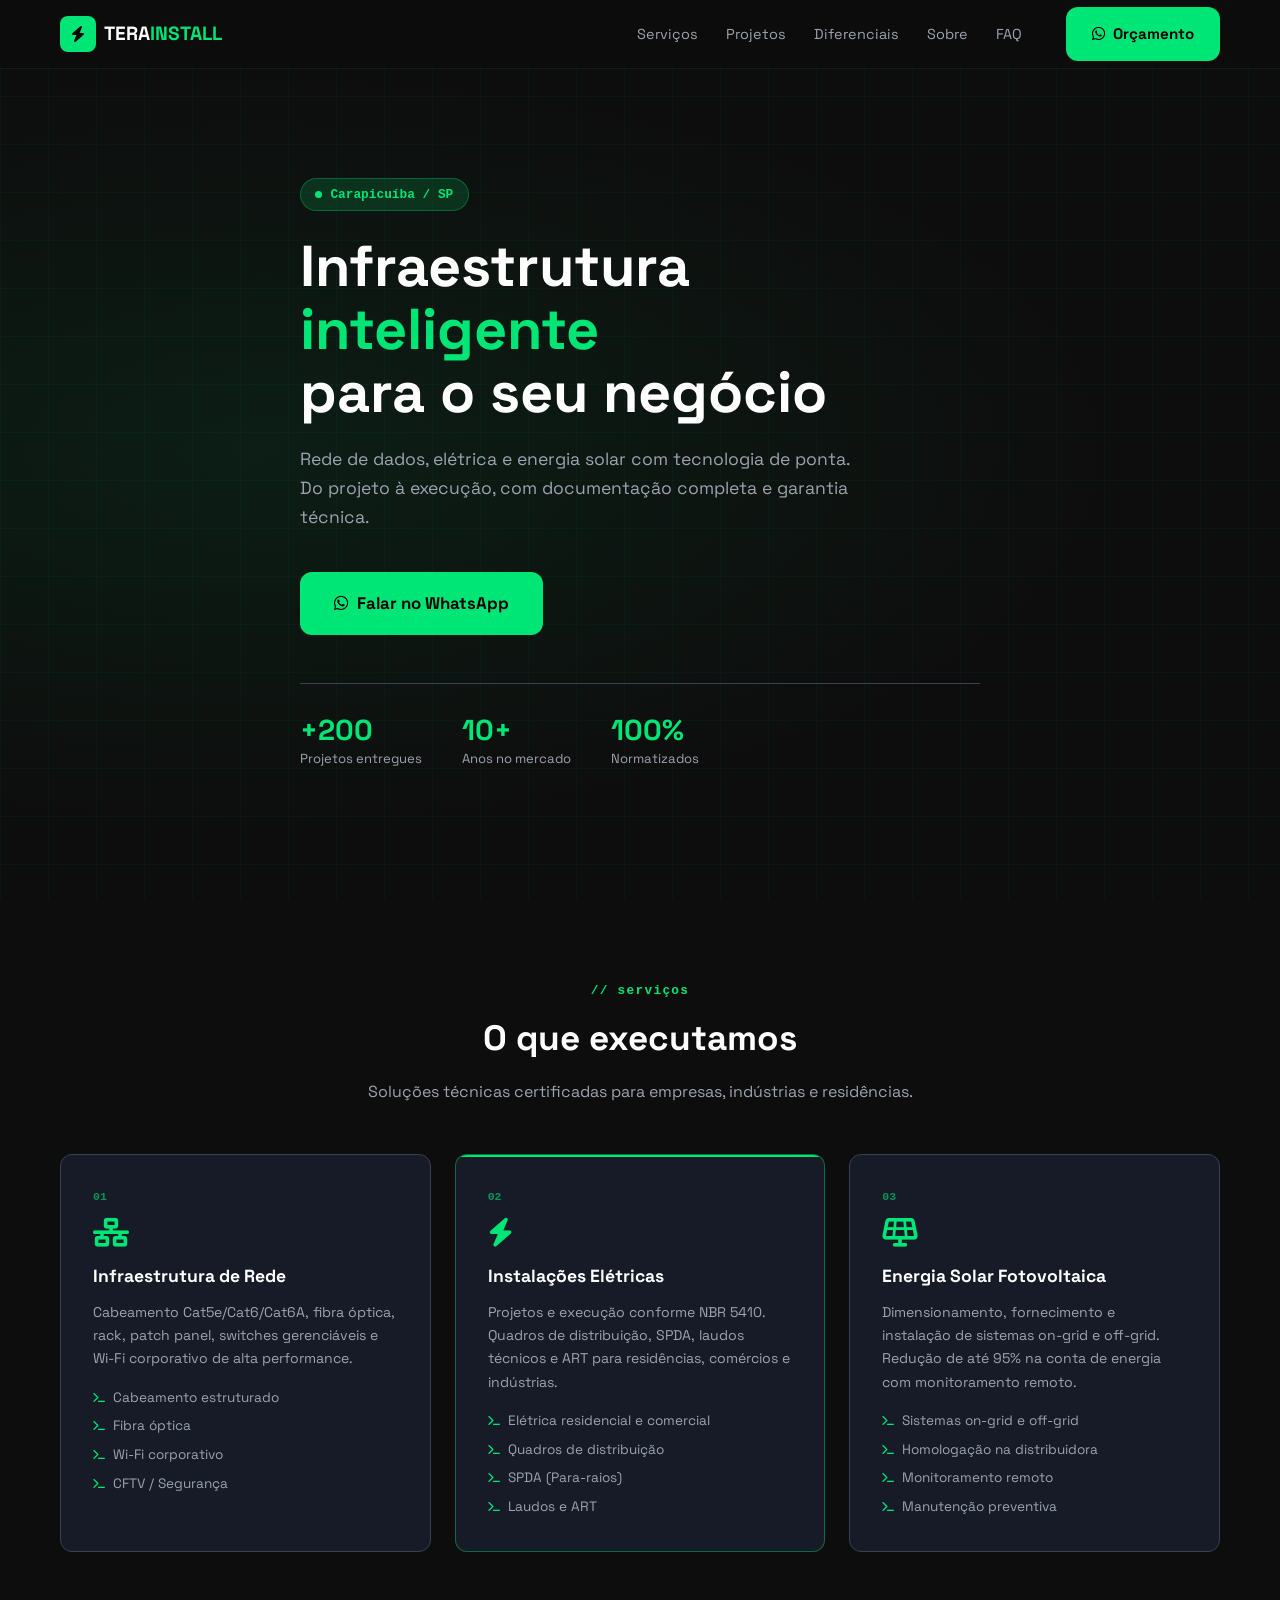
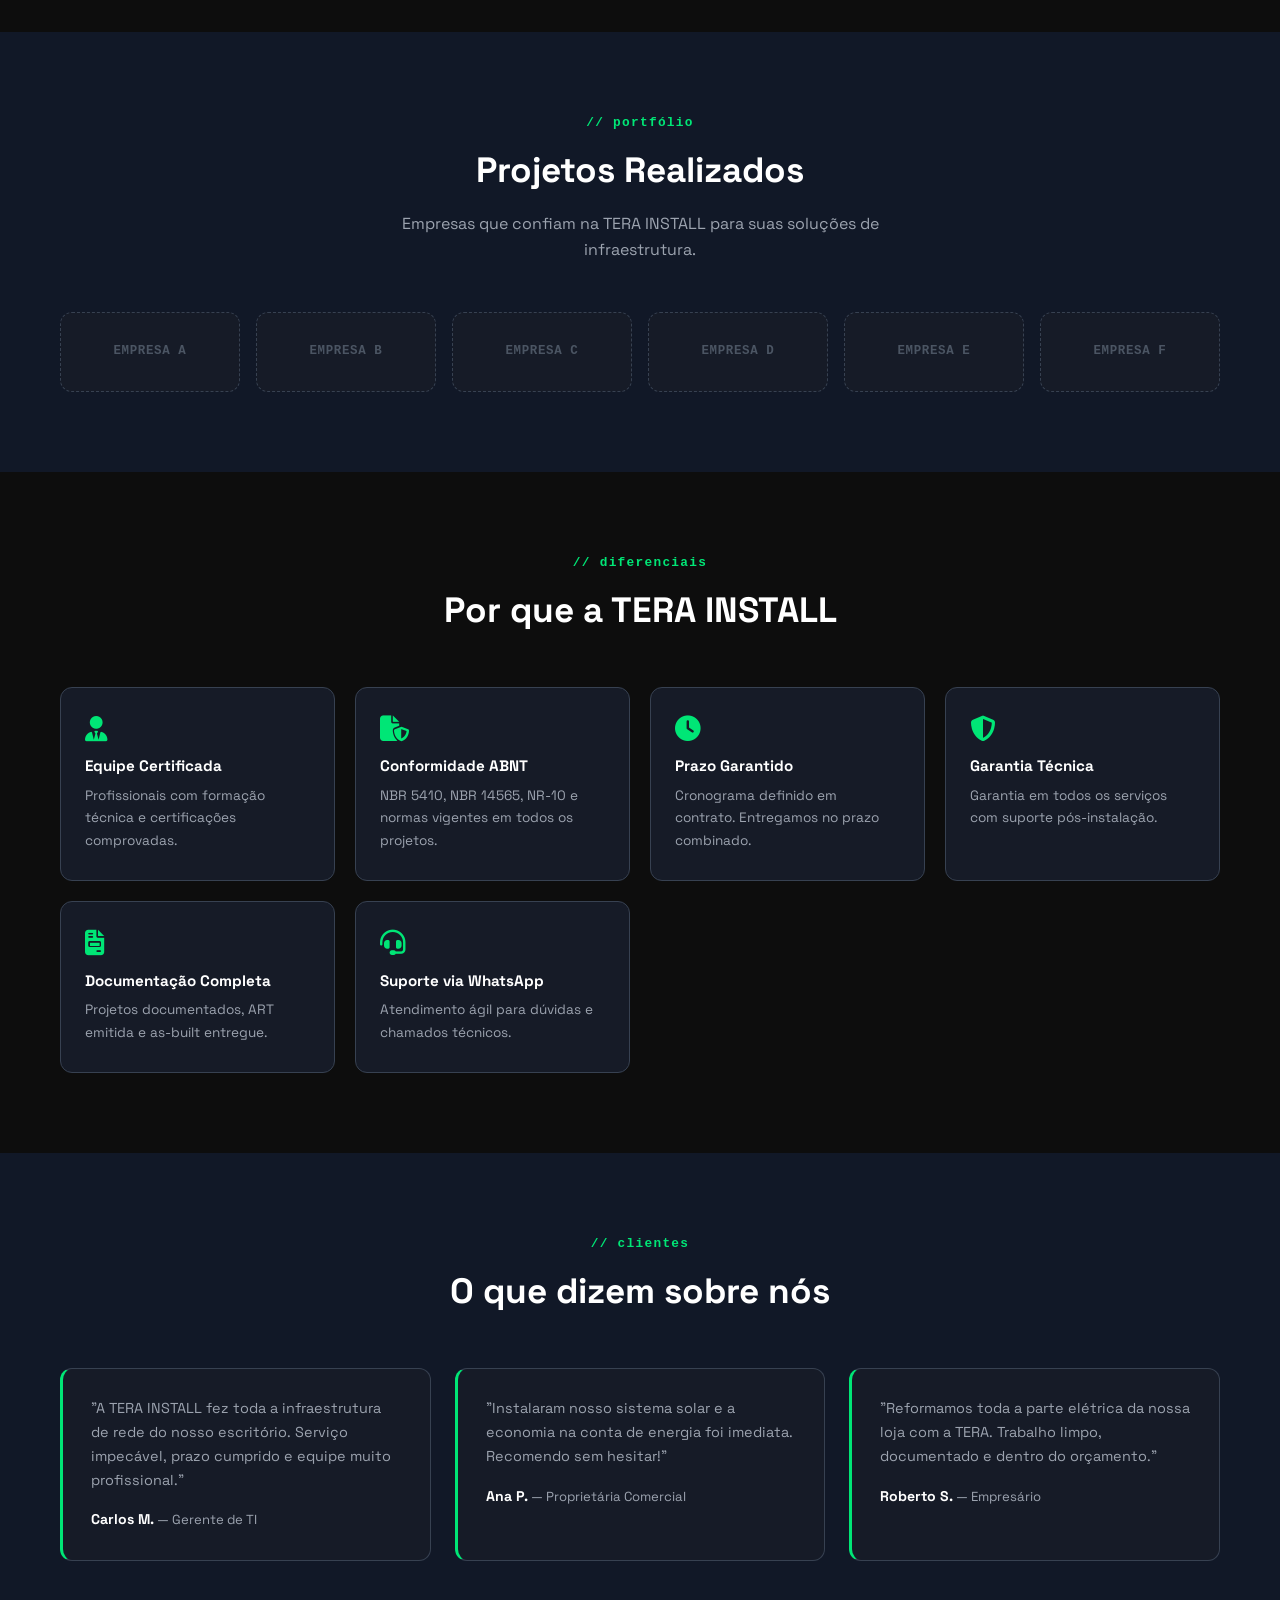
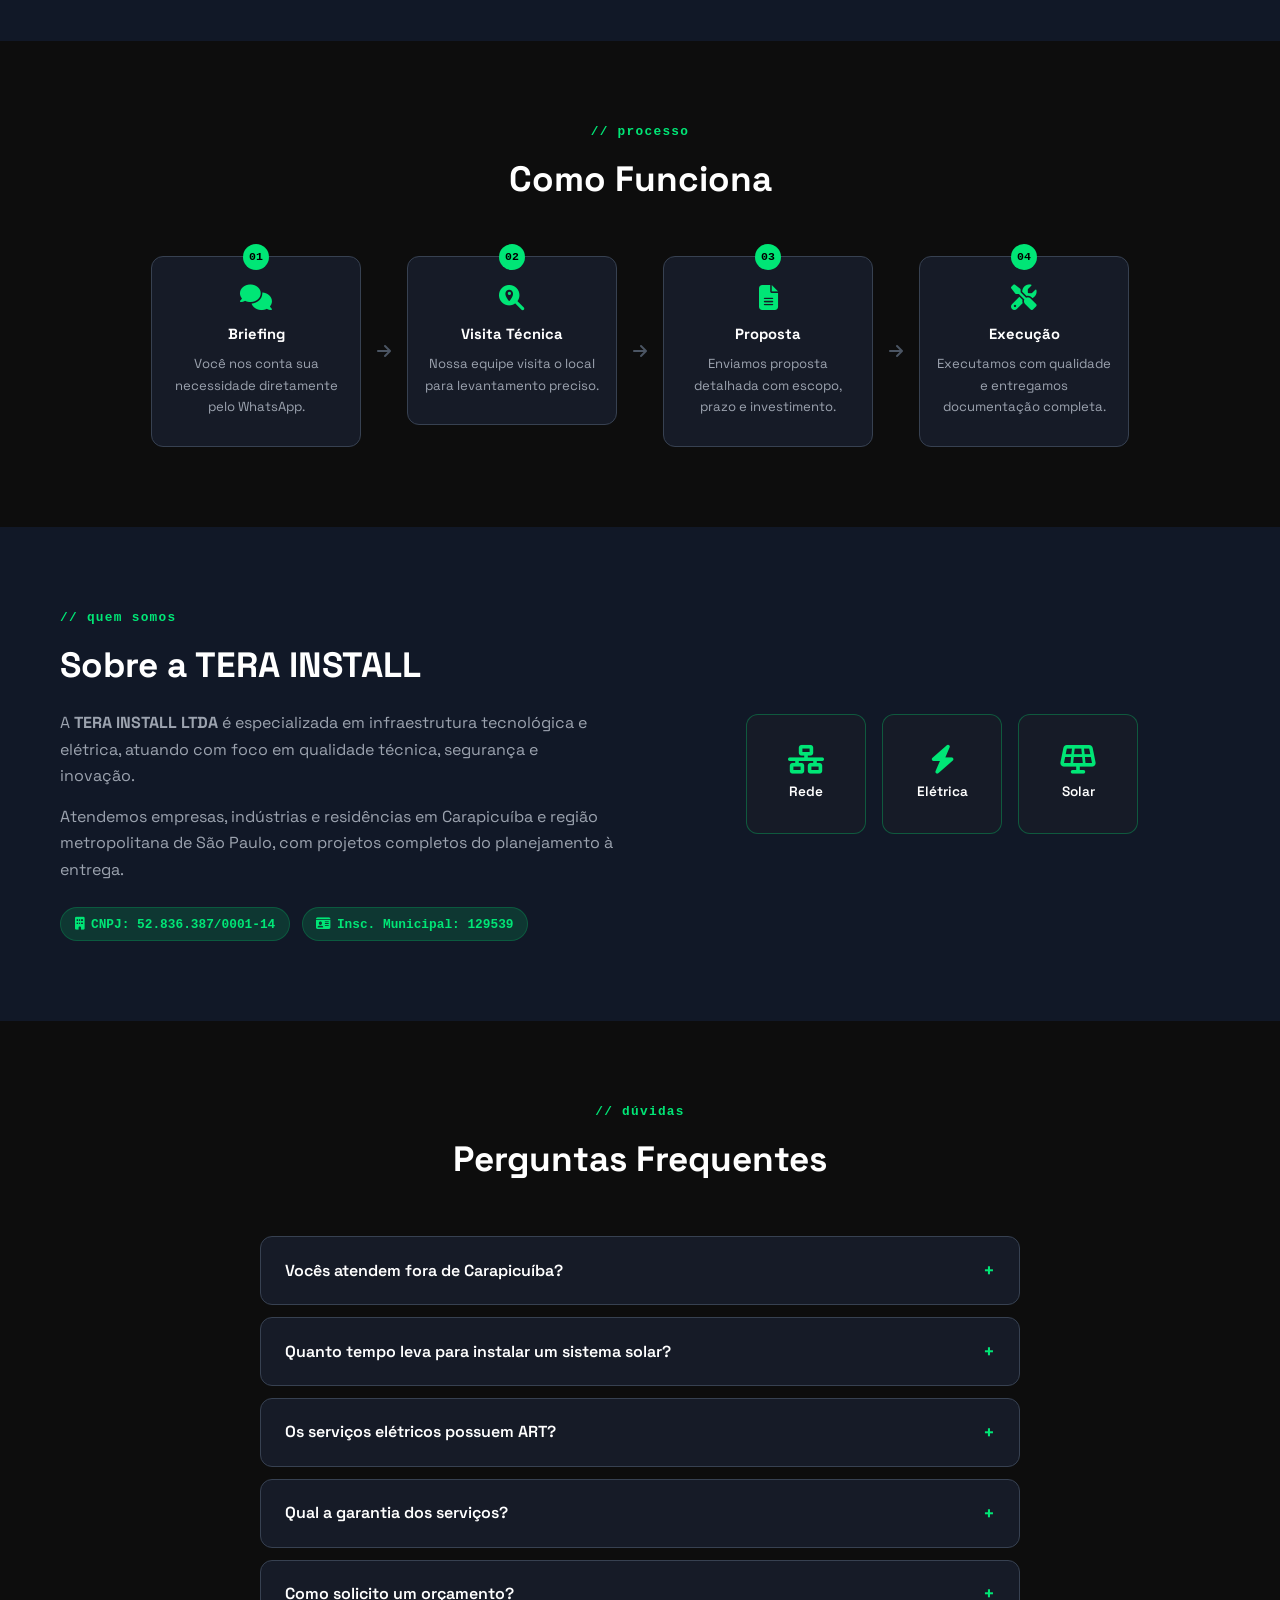
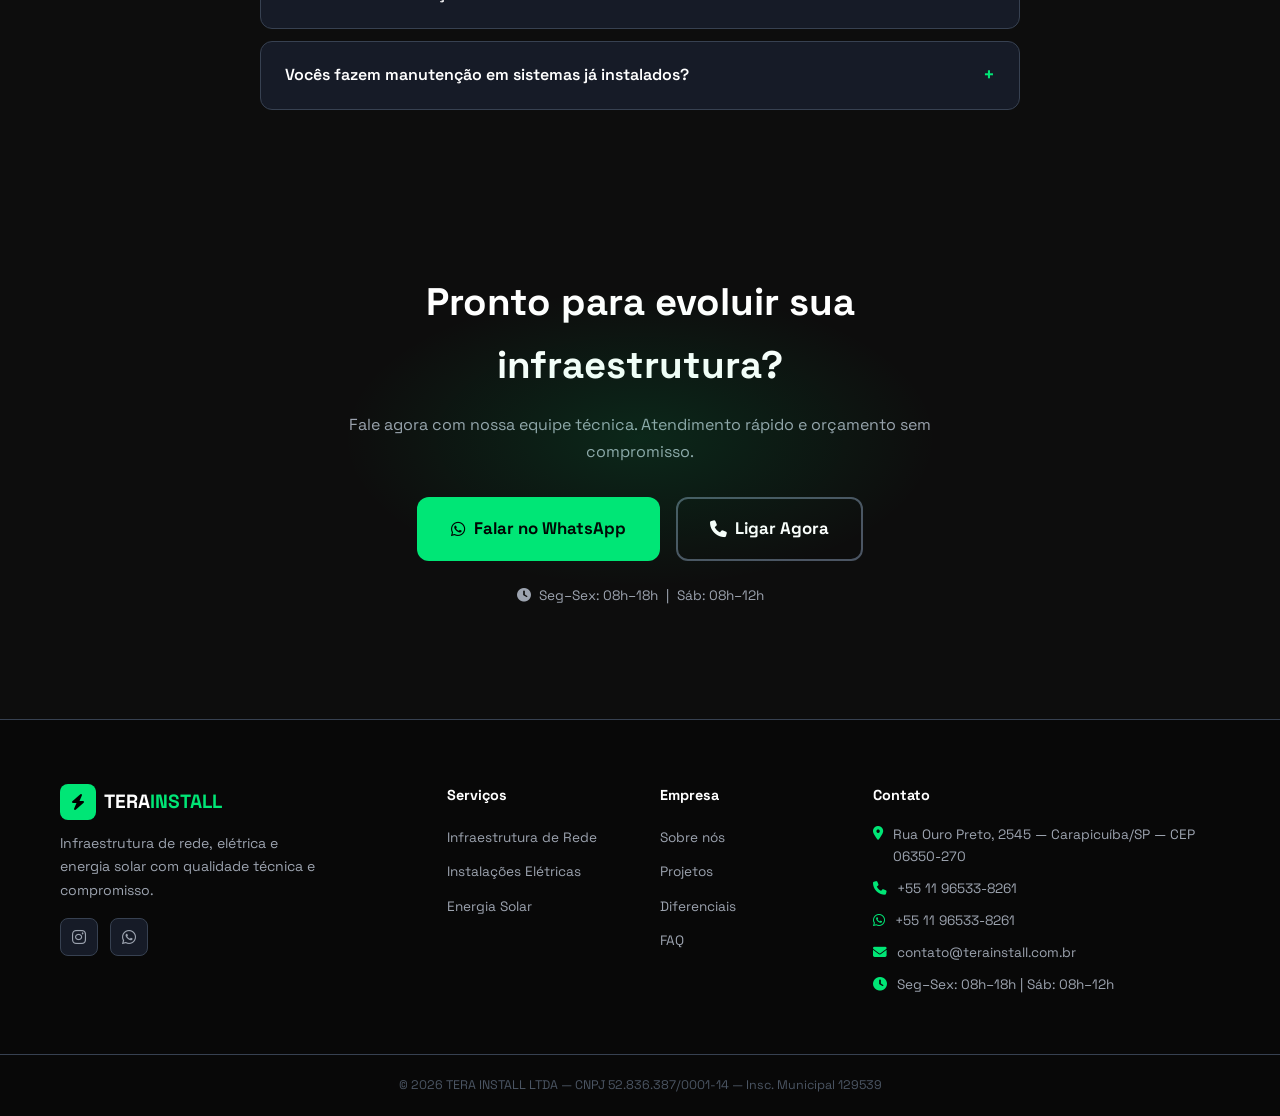
==== tera-2/index.html @ 94056462 "Publish" ====
<!DOCTYPE html>
<html lang="pt-BR">
<head>
  <meta charset="UTF-8" />
  <meta name="viewport" content="width=device-width, initial-scale=1.0" />
  <title>TERA INSTALL | Infraestrutura de Rede, Elétrica e Energia Solar</title>
  <meta name="description" content="TERA INSTALL LTDA — Soluções em infraestrutura de rede, instalações elétricas e energia solar fotovoltaica em Carapicuíba/SP." />
  <link rel="stylesheet" href="style.css" />
  <link rel="preconnect" href="https://fonts.googleapis.com" />
  <link href="https://fonts.googleapis.com/css2?family=Space+Grotesk:wght@400;500;600;700&display=swap" rel="stylesheet" />
  <link rel="stylesheet" href="https://cdnjs.cloudflare.com/ajax/libs/font-awesome/6.5.0/css/all.min.css" />
</head>
<body>

  <!-- HEADER -->
  <header class="header" id="header">
    <div class="container header__inner">
      <a href="#hero" class="logo" aria-label="TERA INSTALL">
        <span class="logo__icon"><i class="fa-solid fa-bolt"></i></span>
        <span class="logo__text">TERA<strong>INSTALL</strong></span>
      </a>
      <nav class="nav" id="nav" aria-label="Menu principal">
        <ul class="nav__list">
          <li><a href="#servicos">Serviços</a></li>
          <li><a href="#projetos">Projetos</a></li>
          <li><a href="#diferenciais">Diferenciais</a></li>
          <li><a href="#sobre">Sobre</a></li>
          <li><a href="#faq">FAQ</a></li>
        </ul>
      </nav>
      <a href="https://wa.me/5511965338261?text=Olá!%20Gostaria%20de%20solicitar%20um%20orçamento." target="_blank" rel="noopener" class="btn btn--neon header__cta">
        <i class="fa-brands fa-whatsapp"></i> Orçamento
      </a>
      <button class="hamburger" id="hamburger" aria-label="Abrir menu" aria-expanded="false">
        <span></span><span></span><span></span>
      </button>
    </div>
  </header>

  <!-- HERO -->
  <section class="hero" id="hero">
    <div class="hero__grid" aria-hidden="true"></div>
    <div class="container hero__content">
      <div class="hero__badge"><span class="badge__dot"></span> Carapicuíba / SP</div>
      <h1>Infraestrutura <span class="neon">inteligente</span><br>para o seu negócio</h1>
      <p>Rede de dados, elétrica e energia solar com tecnologia de ponta. Do projeto à execução, com documentação completa e garantia técnica.</p>
      <a href="https://wa.me/5511965338261?text=Olá!%20Gostaria%20de%20solicitar%20um%20orçamento." target="_blank" rel="noopener" class="btn btn--neon btn--lg">
        <i class="fa-brands fa-whatsapp"></i> Falar no WhatsApp
      </a>
      <div class="hero__stats">
        <div class="stat"><strong>+200</strong><span>Projetos entregues</span></div>
        <div class="stat"><strong>10+</strong><span>Anos no mercado</span></div>
        <div class="stat"><strong>100%</strong><span>Normatizados</span></div>
      </div>
    </div>
  </section>

  <!-- SERVIÇOS -->
  <section class="section" id="servicos">
    <div class="container">
      <div class="section__header">
        <span class="section__tag">// serviços</span>
        <h2>O que executamos</h2>
        <p>Soluções técnicas certificadas para empresas, indústrias e residências.</p>
      </div>
      <div class="cards">
        <article class="card">
          <div class="card__num">01</div>
          <i class="fa-solid fa-network-wired card__icon"></i>
          <h3>Infraestrutura de Rede</h3>
          <p>Cabeamento Cat5e/Cat6/Cat6A, fibra óptica, rack, patch panel, switches gerenciáveis e Wi-Fi corporativo de alta performance.</p>
          <ul>
            <li><i class="fa-solid fa-terminal"></i> Cabeamento estruturado</li>
            <li><i class="fa-solid fa-terminal"></i> Fibra óptica</li>
            <li><i class="fa-solid fa-terminal"></i> Wi-Fi corporativo</li>
            <li><i class="fa-solid fa-terminal"></i> CFTV / Segurança</li>
          </ul>
        </article>
        <article class="card card--highlight">
          <div class="card__num">02</div>
          <i class="fa-solid fa-bolt card__icon"></i>
          <h3>Instalações Elétricas</h3>
          <p>Projetos e execução conforme NBR 5410. Quadros de distribuição, SPDA, laudos técnicos e ART para residências, comércios e indústrias.</p>
          <ul>
            <li><i class="fa-solid fa-terminal"></i> Elétrica residencial e comercial</li>
            <li><i class="fa-solid fa-terminal"></i> Quadros de distribuição</li>
            <li><i class="fa-solid fa-terminal"></i> SPDA (Para-raios)</li>
            <li><i class="fa-solid fa-terminal"></i> Laudos e ART</li>
          </ul>
        </article>
        <article class="card">
          <div class="card__num">03</div>
          <i class="fa-solid fa-solar-panel card__icon"></i>
          <h3>Energia Solar Fotovoltaica</h3>
          <p>Dimensionamento, fornecimento e instalação de sistemas on-grid e off-grid. Redução de até 95% na conta de energia com monitoramento remoto.</p>
          <ul>
            <li><i class="fa-solid fa-terminal"></i> Sistemas on-grid e off-grid</li>
            <li><i class="fa-solid fa-terminal"></i> Homologação na distribuidora</li>
            <li><i class="fa-solid fa-terminal"></i> Monitoramento remoto</li>
            <li><i class="fa-solid fa-terminal"></i> Manutenção preventiva</li>
          </ul>
        </article>
      </div>
    </div>
  </section>

  <!-- PROJETOS -->
  <section class="section section--alt" id="projetos">
    <div class="container">
      <div class="section__header">
        <span class="section__tag">// portfólio</span>
        <h2>Projetos Realizados</h2>
        <p>Empresas que confiam na TERA INSTALL para suas soluções de infraestrutura.</p>
      </div>
      <div class="clients">
        <div class="client-logo"><span>EMPRESA A</span></div>
        <div class="client-logo"><span>EMPRESA B</span></div>
        <div class="client-logo"><span>EMPRESA C</span></div>
        <div class="client-logo"><span>EMPRESA D</span></div>
        <div class="client-logo"><span>EMPRESA E</span></div>
        <div class="client-logo"><span>EMPRESA F</span></div>
      </div>
    </div>
  </section>

  <!-- DIFERENCIAIS -->
  <section class="section" id="diferenciais">
    <div class="container">
      <div class="section__header">
        <span class="section__tag">// diferenciais</span>
        <h2>Por que a TERA INSTALL</h2>
      </div>
      <div class="diferenciais">
        <div class="diferencial"><i class="fa-solid fa-user-tie"></i><h4>Equipe Certificada</h4><p>Profissionais com formação técnica e certificações comprovadas.</p></div>
        <div class="diferencial"><i class="fa-solid fa-file-shield"></i><h4>Conformidade ABNT</h4><p>NBR 5410, NBR 14565, NR-10 e normas vigentes em todos os projetos.</p></div>
        <div class="diferencial"><i class="fa-solid fa-clock"></i><h4>Prazo Garantido</h4><p>Cronograma definido em contrato. Entregamos no prazo combinado.</p></div>
        <div class="diferencial"><i class="fa-solid fa-shield-halved"></i><h4>Garantia Técnica</h4><p>Garantia em todos os serviços com suporte pós-instalação.</p></div>
        <div class="diferencial"><i class="fa-solid fa-file-invoice"></i><h4>Documentação Completa</h4><p>Projetos documentados, ART emitida e as-built entregue.</p></div>
        <div class="diferencial"><i class="fa-solid fa-headset"></i><h4>Suporte via WhatsApp</h4><p>Atendimento ágil para dúvidas e chamados técnicos.</p></div>
      </div>
    </div>
  </section>

  <!-- DEPOIMENTOS -->
  <section class="section section--alt" id="depoimentos">
    <div class="container">
      <div class="section__header">
        <span class="section__tag">// clientes</span>
        <h2>O que dizem sobre nós</h2>
      </div>
      <div class="testimonials">
        <blockquote class="testimonial">
          <p>"A TERA INSTALL fez toda a infraestrutura de rede do nosso escritório. Serviço impecável, prazo cumprido e equipe muito profissional."</p>
          <footer><strong>Carlos M.</strong> — Gerente de TI</footer>
        </blockquote>
        <blockquote class="testimonial">
          <p>"Instalaram nosso sistema solar e a economia na conta de energia foi imediata. Recomendo sem hesitar!"</p>
          <footer><strong>Ana P.</strong> — Proprietária Comercial</footer>
        </blockquote>
        <blockquote class="testimonial">
          <p>"Reformamos toda a parte elétrica da nossa loja com a TERA. Trabalho limpo, documentado e dentro do orçamento."</p>
          <footer><strong>Roberto S.</strong> — Empresário</footer>
        </blockquote>
      </div>
    </div>
  </section>

  <!-- COMO FUNCIONA -->
  <section class="section" id="como-funciona">
    <div class="container">
      <div class="section__header">
        <span class="section__tag">// processo</span>
        <h2>Como Funciona</h2>
      </div>
      <div class="steps">
        <div class="step"><div class="step__num">01</div><i class="fa-solid fa-comments"></i><h4>Briefing</h4><p>Você nos conta sua necessidade diretamente pelo WhatsApp.</p></div>
        <div class="step__arrow"><i class="fa-solid fa-arrow-right"></i></div>
        <div class="step"><div class="step__num">02</div><i class="fa-solid fa-magnifying-glass-location"></i><h4>Visita Técnica</h4><p>Nossa equipe visita o local para levantamento preciso.</p></div>
        <div class="step__arrow"><i class="fa-solid fa-arrow-right"></i></div>
        <div class="step"><div class="step__num">03</div><i class="fa-solid fa-file-lines"></i><h4>Proposta</h4><p>Enviamos proposta detalhada com escopo, prazo e investimento.</p></div>
        <div class="step__arrow"><i class="fa-solid fa-arrow-right"></i></div>
        <div class="step"><div class="step__num">04</div><i class="fa-solid fa-screwdriver-wrench"></i><h4>Execução</h4><p>Executamos com qualidade e entregamos documentação completa.</p></div>
      </div>
    </div>
  </section>

  <!-- SOBRE -->
  <section class="section section--alt" id="sobre">
    <div class="container sobre__inner">
      <div class="sobre__text">
        <span class="section__tag">// quem somos</span>
        <h2>Sobre a TERA INSTALL</h2>
        <p>A <strong>TERA INSTALL LTDA</strong> é especializada em infraestrutura tecnológica e elétrica, atuando com foco em qualidade técnica, segurança e inovação.</p>
        <p>Atendemos empresas, indústrias e residências em Carapicuíba e região metropolitana de São Paulo, com projetos completos do planejamento à entrega.</p>
        <div class="sobre__badges">
          <span><i class="fa-solid fa-building"></i> CNPJ: 52.836.387/0001-14</span>
          <span><i class="fa-solid fa-id-card"></i> Insc. Municipal: 129539</span>
        </div>
      </div>
      <div class="sobre__visual">
        <div class="sobre__card"><i class="fa-solid fa-network-wired"></i><span>Rede</span></div>
        <div class="sobre__card"><i class="fa-solid fa-bolt"></i><span>Elétrica</span></div>
        <div class="sobre__card"><i class="fa-solid fa-solar-panel"></i><span>Solar</span></div>
      </div>
    </div>
  </section>

  <!-- FAQ -->
  <section class="section" id="faq">
    <div class="container">
      <div class="section__header">
        <span class="section__tag">// dúvidas</span>
        <h2>Perguntas Frequentes</h2>
      </div>
      <div class="faq__list">
        <details class="faq__item"><summary>Vocês atendem fora de Carapicuíba?</summary><p>Sim! Atendemos toda a região metropolitana de São Paulo.</p></details>
        <details class="faq__item"><summary>Quanto tempo leva para instalar um sistema solar?</summary><p>Em média 2 a 5 dias úteis. A homologação na distribuidora leva de 30 a 90 dias.</p></details>
        <details class="faq__item"><summary>Os serviços elétricos possuem ART?</summary><p>Sim. Todos os projetos elétricos são acompanhados de ART emitida por engenheiro habilitado.</p></details>
        <details class="faq__item"><summary>Qual a garantia dos serviços?</summary><p>Garantia técnica em todos os serviços, com prazo especificado em contrato.</p></details>
        <details class="faq__item"><summary>Como solicito um orçamento?</summary><p>Entre em contato pelo WhatsApp ou telefone. Retornamos em até 24 horas úteis.</p></details>
        <details class="faq__item"><summary>Vocês fazem manutenção em sistemas já instalados?</summary><p>Sim! Realizamos manutenção preventiva e corretiva mesmo em sistemas não instalados por nós.</p></details>
      </div>
    </div>
  </section>

  <!-- CTA FINAL -->
  <section class="section section--cta" id="orcamento">
    <div class="container cta__center">
      <div class="cta__glow" aria-hidden="true"></div>
      <h2>Pronto para evoluir sua infraestrutura?</h2>
      <p>Fale agora com nossa equipe técnica. Atendimento rápido e orçamento sem compromisso.</p>
      <div class="cta__buttons">
        <a href="https://wa.me/5511965338261?text=Olá!%20Gostaria%20de%20solicitar%20um%20orçamento." target="_blank" rel="noopener" class="btn btn--neon btn--lg">
          <i class="fa-brands fa-whatsapp"></i> Falar no WhatsApp
        </a>
        <a href="tel:+5511965338261" class="btn btn--outline btn--lg">
          <i class="fa-solid fa-phone"></i> Ligar Agora
        </a>
      </div>
      <p class="cta__info"><i class="fa-solid fa-clock"></i> Seg–Sex: 08h–18h &nbsp;|&nbsp; Sáb: 08h–12h</p>
    </div>
  </section>

  <!-- FOOTER -->
  <footer class="footer" id="contato">
    <div class="container footer__inner">
      <div class="footer__brand">
        <a href="#hero" class="logo" aria-label="TERA INSTALL">
          <span class="logo__icon"><i class="fa-solid fa-bolt"></i></span>
          <span class="logo__text">TERA<strong>INSTALL</strong></span>
        </a>
        <p>Infraestrutura de rede, elétrica e energia solar com qualidade técnica e compromisso.</p>
        <div class="footer__social">
          <a href="https://instagram.com/terainstall" target="_blank" rel="noopener" aria-label="Instagram"><i class="fa-brands fa-instagram"></i></a>
          <a href="https://wa.me/5511965338261" target="_blank" rel="noopener" aria-label="WhatsApp"><i class="fa-brands fa-whatsapp"></i></a>
        </div>
      </div>
      <div class="footer__col">
        <h4>Serviços</h4>
        <ul>
          <li><a href="#servicos">Infraestrutura de Rede</a></li>
          <li><a href="#servicos">Instalações Elétricas</a></li>
          <li><a href="#servicos">Energia Solar</a></li>
        </ul>
      </div>
      <div class="footer__col">
        <h4>Empresa</h4>
        <ul>
          <li><a href="#sobre">Sobre nós</a></li>
          <li><a href="#projetos">Projetos</a></li>
          <li><a href="#diferenciais">Diferenciais</a></li>
          <li><a href="#faq">FAQ</a></li>
        </ul>
      </div>
      <div class="footer__col footer__contact">
        <h4>Contato</h4>
        <address>
          <p><i class="fa-solid fa-location-dot"></i> Rua Ouro Preto, 2545 — Carapicuíba/SP — CEP 06350-270</p>
          <p><i class="fa-solid fa-phone"></i> <a href="tel:+5511965338261">+55 11 96533-8261</a></p>
          <p><i class="fa-brands fa-whatsapp"></i> <a href="https://wa.me/5511965338261" target="_blank" rel="noopener">+55 11 96533-8261</a></p>
          <p><i class="fa-solid fa-envelope"></i> <a href="mailto:contato@terainstall.com.br">contato@terainstall.com.br</a></p>
          <p><i class="fa-solid fa-clock"></i> Seg–Sex: 08h–18h | Sáb: 08h–12h</p>
        </address>
      </div>
    </div>
    <div class="footer__bottom">
      <div class="container">
        <p>© <span id="year"></span> TERA INSTALL LTDA — CNPJ 52.836.387/0001-14 — Insc. Municipal 129539</p>
      </div>
    </div>
  </footer>

  <a href="https://wa.me/5511965338261?text=Olá!%20Gostaria%20de%20solicitar%20um%20orçamento." target="_blank" rel="noopener" class="whatsapp-float" aria-label="Falar no WhatsApp">
    <i class="fa-brands fa-whatsapp"></i>
  </a>

  <script src="script.js"></script>
</body>
</html>
---- tera-2/style.css ----
/* TERA INSTALL — tera-2/style.css — Dark Tech
   Paleta: #0d0d0d + #00e676 (neon verde) */

*, *::before, *::after { box-sizing: border-box; margin: 0; padding: 0; }

:root {
  --bg:         #0d0d0d;
  --bg-alt:     #111827;
  --bg-card:    #161b27;
  --neon:       #00e676;
  --neon-dim:   rgba(0,230,118,.15);
  --neon-glow:  0 0 20px rgba(0,230,118,.4);
  --white:      #ffffff;
  --gray-400:   #9ca3af;
  --gray-600:   #4b5563;
  --gray-700:   #374151;
  --radius:     12px;
  --transition: .25s ease;
  --font:       'Space Grotesk', system-ui, sans-serif;
}

html { scroll-behavior: smooth; }
body { font-family: var(--font); background: var(--bg); color: var(--white); line-height: 1.65; overflow-x: hidden; }
a { color: inherit; text-decoration: none; }
ul { list-style: none; }
address { font-style: normal; }

.container { width: 100%; max-width: 1200px; margin: 0 auto; padding: 0 1.25rem; }

/* BUTTONS */
.btn {
  display: inline-flex; align-items: center; gap: .5rem;
  padding: .75rem 1.5rem; border-radius: var(--radius);
  font-weight: 700; font-size: .95rem; cursor: pointer;
  border: 2px solid transparent;
  transition: all var(--transition); white-space: nowrap;
}
.btn--neon { background: var(--neon); color: #000; }
.btn--neon:hover { box-shadow: var(--neon-glow); transform: translateY(-2px); }
.btn--outline { background: transparent; border-color: var(--gray-600); color: var(--white); }
.btn--outline:hover { border-color: var(--neon); color: var(--neon); transform: translateY(-2px); }
.btn--lg { padding: 1rem 2rem; font-size: 1.05rem; }

/* SECTION */
.section { padding: 5rem 0; }
.section--alt { background: var(--bg-alt); }
.section__header { text-align: center; margin-bottom: 3rem; }
.section__tag { font-size: .8rem; font-weight: 700; color: var(--neon); letter-spacing: .1em; font-family: monospace; display: block; margin-bottom: .5rem; }
.section__header h2 { font-size: clamp(1.6rem, 3vw, 2.2rem); margin-bottom: .75rem; }
.section__header p { color: var(--gray-400); max-width: 560px; margin: 0 auto; }

/* HEADER */
.header {
  position: fixed; top: 0; left: 0; right: 0; z-index: 1000;
  background: rgba(13,13,13,.9); backdrop-filter: blur(12px);
  border-bottom: 1px solid rgba(0,230,118,.1);
  transition: border-color var(--transition);
}
.header__inner { display: flex; align-items: center; gap: 1.5rem; height: 68px; }
.logo { display: flex; align-items: center; gap: .5rem; font-size: 1.2rem; font-weight: 700; flex-shrink: 0; }
.logo__icon { width: 36px; height: 36px; background: var(--neon); border-radius: 8px; display: flex; align-items: center; justify-content: center; color: #000; font-size: 1rem; }
.logo__text strong { color: var(--neon); }
.nav { margin-left: auto; }
.nav__list { display: flex; gap: .25rem; }
.nav__list a { padding: .45rem .75rem; border-radius: 6px; font-size: .9rem; color: var(--gray-400); transition: color var(--transition), background var(--transition); }
.nav__list a:hover { color: var(--neon); background: var(--neon-dim); }
.header__cta { margin-left: .5rem; flex-shrink: 0; }
.hamburger { display: none; flex-direction: column; gap: 5px; background: none; border: none; cursor: pointer; padding: .4rem; margin-left: auto; }
.hamburger span { display: block; width: 24px; height: 2px; background: var(--neon); border-radius: 2px; transition: transform var(--transition), opacity var(--transition); }
.hamburger.open span:nth-child(1) { transform: translateY(7px) rotate(45deg); }
.hamburger.open span:nth-child(2) { opacity: 0; }
.hamburger.open span:nth-child(3) { transform: translateY(-7px) rotate(-45deg); }

/* HERO */
.hero {
  position: relative; min-height: 100vh;
  display: flex; align-items: center;
  padding: 7rem 0 4rem; overflow: hidden;
}
.hero__grid {
  position: absolute; inset: 0; z-index: 0;
  background-image:
    linear-gradient(rgba(0,230,118,.04) 1px, transparent 1px),
    linear-gradient(90deg, rgba(0,230,118,.04) 1px, transparent 1px);
  background-size: 48px 48px;
}
.hero__grid::after {
  content: '';
  position: absolute; inset: 0;
  background: radial-gradient(ellipse at 20% 50%, rgba(0,230,118,.08) 0%, transparent 60%);
}
.hero__content { position: relative; z-index: 1; max-width: 720px; }
.hero__badge {
  display: inline-flex; align-items: center; gap: .5rem;
  background: var(--neon-dim); border: 1px solid rgba(0,230,118,.3);
  color: var(--neon); font-size: .8rem; font-weight: 600;
  padding: .3rem .9rem; border-radius: 50px; margin-bottom: 1.5rem;
  font-family: monospace;
}
.badge__dot { width: 7px; height: 7px; background: var(--neon); border-radius: 50%; animation: blink 1.5s infinite; }
@keyframes blink { 0%,100%{opacity:1} 50%{opacity:.2} }
.hero h1 { font-size: clamp(2.2rem, 5vw, 3.6rem); font-weight: 700; line-height: 1.1; margin-bottom: 1.25rem; }
.neon { color: var(--neon); }
.hero p { font-size: clamp(1rem, 2vw, 1.1rem); color: var(--gray-400); max-width: 560px; margin-bottom: 2.5rem; }
.hero__stats { display: flex; flex-wrap: wrap; gap: 2.5rem; margin-top: 3rem; padding-top: 2rem; border-top: 1px solid var(--gray-700); }
.stat { display: flex; flex-direction: column; }
.stat strong { font-size: 1.8rem; font-weight: 700; color: var(--neon); line-height: 1; }
.stat span { font-size: .82rem; color: var(--gray-400); margin-top: .2rem; }

/* CARDS SERVIÇOS */
.cards { display: grid; grid-template-columns: repeat(auto-fit, minmax(280px, 1fr)); gap: 1.5rem; }
.card {
  background: var(--bg-card); border-radius: var(--radius);
  border: 1px solid var(--gray-700); padding: 2rem;
  position: relative; overflow: hidden;
  transition: border-color var(--transition), transform var(--transition);
}
.card:hover { border-color: var(--neon); transform: translateY(-4px); }
.card::before { content: ''; position: absolute; top: 0; left: 0; right: 0; height: 2px; background: transparent; transition: background var(--transition); }
.card:hover::before { background: var(--neon); }
.card--highlight { border-color: rgba(0,230,118,.4); }
.card--highlight::before { background: var(--neon); }
.card__num { font-size: .72rem; font-weight: 700; color: var(--neon); font-family: monospace; margin-bottom: .75rem; opacity: .6; }
.card__icon { font-size: 1.8rem; color: var(--neon); margin-bottom: 1rem; display: block; }
.card h3 { font-size: 1.1rem; margin-bottom: .6rem; }
.card p { font-size: .88rem; color: var(--gray-400); margin-bottom: 1rem; }
.card ul { display: flex; flex-direction: column; gap: .4rem; }
.card ul li { font-size: .85rem; color: var(--gray-400); display: flex; align-items: center; gap: .5rem; }
.card ul li i { color: var(--neon); font-size: .65rem; }

/* CLIENTES */
.clients { display: grid; grid-template-columns: repeat(auto-fit, minmax(140px, 1fr)); gap: 1rem; }
.client-logo {
  background: var(--bg-card); border: 1px dashed var(--gray-700);
  border-radius: var(--radius); height: 80px;
  display: flex; align-items: center; justify-content: center;
  transition: border-color var(--transition);
}
.client-logo:hover { border-color: var(--neon); }
.client-logo span { font-size: .78rem; font-weight: 700; color: var(--gray-600); letter-spacing: .05em; font-family: monospace; }

/* DIFERENCIAIS */
.diferenciais { display: grid; grid-template-columns: repeat(auto-fit, minmax(240px, 1fr)); gap: 1.25rem; }
.diferencial {
  background: var(--bg-card); border: 1px solid var(--gray-700);
  border-radius: var(--radius); padding: 1.75rem 1.5rem;
  transition: border-color var(--transition), transform var(--transition);
}
.diferencial:hover { border-color: var(--neon); transform: translateY(-3px); }
.diferencial > i { font-size: 1.6rem; color: var(--neon); margin-bottom: .75rem; display: block; }
.diferencial h4 { font-size: .95rem; margin-bottom: .4rem; }
.diferencial p { font-size: .85rem; color: var(--gray-400); }

/* DEPOIMENTOS */
.testimonials { display: grid; grid-template-columns: repeat(auto-fit, minmax(260px, 1fr)); gap: 1.5rem; }
.testimonial {
  background: var(--bg-card); border: 1px solid var(--gray-700);
  border-radius: var(--radius); padding: 1.75rem;
  border-left: 3px solid var(--neon);
}
.testimonial p { font-size: .9rem; color: var(--gray-400); margin-bottom: 1rem; }
.testimonial footer strong { color: var(--white); font-size: .88rem; }
.testimonial footer { font-size: .82rem; color: var(--gray-400); }

/* STEPS */
.steps { display: flex; flex-wrap: wrap; align-items: flex-start; justify-content: center; gap: 1rem; }
.step {
  flex: 1; min-width: 160px; max-width: 210px;
  text-align: center; padding: 1.75rem 1rem;
  background: var(--bg-card); border: 1px solid var(--gray-700);
  border-radius: var(--radius); position: relative;
}
.step__num {
  position: absolute; top: -13px; left: 50%; transform: translateX(-50%);
  background: var(--neon); color: #000;
  font-size: .72rem; font-weight: 800; font-family: monospace;
  width: 26px; height: 26px; border-radius: 50%;
  display: flex; align-items: center; justify-content: center;
}
.step > i { font-size: 1.6rem; color: var(--neon); margin-bottom: .75rem; display: block; }
.step h4 { font-size: .92rem; margin-bottom: .4rem; }
.step p { font-size: .82rem; color: var(--gray-400); }
.step__arrow { color: var(--gray-600); font-size: 1rem; align-self: center; display: flex; }

/* SOBRE */
.sobre__inner { display: grid; grid-template-columns: 1fr; gap: 3rem; align-items: center; }
.sobre__text h2 { font-size: clamp(1.6rem, 3vw, 2.2rem); margin: .5rem 0 1rem; }
.sobre__text p { color: var(--gray-400); margin-bottom: .9rem; }
.sobre__badges { display: flex; flex-wrap: wrap; gap: .75rem; margin-top: 1.5rem; }
.sobre__badges span {
  display: inline-flex; align-items: center; gap: .4rem;
  background: var(--neon-dim); border: 1px solid rgba(0,230,118,.2);
  color: var(--neon); font-size: .8rem; font-weight: 600;
  padding: .35rem .85rem; border-radius: 50px; font-family: monospace;
}
.sobre__visual { display: flex; gap: 1rem; justify-content: center; flex-wrap: wrap; }
.sobre__card {
  width: 120px; height: 120px;
  background: var(--bg-card); border: 1px solid rgba(0,230,118,.3);
  border-radius: var(--radius);
  display: flex; flex-direction: column; align-items: center; justify-content: center;
  gap: .5rem; font-size: .85rem; font-weight: 600;
  transition: transform var(--transition), border-color var(--transition);
}
.sobre__card:hover { transform: translateY(-4px); border-color: var(--neon); }
.sobre__card i { font-size: 1.8rem; color: var(--neon); }

/* FAQ */
.faq__list { max-width: 760px; margin: 0 auto; display: flex; flex-direction: column; gap: .75rem; }
.faq__item { background: var(--bg-card); border: 1px solid var(--gray-700); border-radius: var(--radius); overflow: hidden; }
.faq__item summary {
  padding: 1.1rem 1.5rem; font-weight: 600; cursor: pointer;
  list-style: none; display: flex; justify-content: space-between; align-items: center; gap: 1rem;
  transition: background var(--transition);
}
.faq__item summary::-webkit-details-marker { display: none; }
.faq__item summary::after { content: '\002B'; font-size: 1.2rem; color: var(--neon); flex-shrink: 0; }
.faq__item[open] summary { background: rgba(0,230,118,.05); }
.faq__item[open] summary::after { content: '\2212'; }
.faq__item p { padding: 0 1.5rem 1.1rem; font-size: .9rem; color: var(--gray-400); }

/* CTA */
.section--cta { background: var(--bg); text-align: center; position: relative; overflow: hidden; }
.cta__center { position: relative; z-index: 1; max-width: 640px; margin: 0 auto; }
.cta__glow {
  position: absolute; top: 50%; left: 50%; transform: translate(-50%,-50%);
  width: 600px; height: 300px;
  background: radial-gradient(ellipse, rgba(0,230,118,.12) 0%, transparent 70%);
  pointer-events: none;
}
.cta__center h2 { font-size: clamp(1.6rem, 3vw, 2.4rem); margin-bottom: 1rem; }
.cta__center > p { color: var(--gray-400); margin-bottom: 2rem; }
.cta__buttons { display: flex; flex-wrap: wrap; gap: 1rem; justify-content: center; margin-bottom: 1.5rem; }
.cta__info { font-size: .85rem; color: var(--gray-600); display: flex; align-items: center; justify-content: center; gap: .5rem; }

/* FOOTER */
.footer { background: #080808; border-top: 1px solid var(--gray-700); padding-top: 4rem; }
.footer__inner { display: grid; grid-template-columns: 1fr; gap: 2.5rem; padding-bottom: 3rem; }
.footer__brand p { font-size: .88rem; color: var(--gray-400); margin-top: .75rem; max-width: 260px; }
.footer__social { display: flex; gap: .75rem; margin-top: 1rem; }
.footer__social a {
  width: 38px; height: 38px; background: var(--bg-card);
  border: 1px solid var(--gray-700); border-radius: 8px;
  display: flex; align-items: center; justify-content: center;
  color: var(--gray-400); font-size: 1rem; transition: all var(--transition);
}
.footer__social a:hover { border-color: var(--neon); color: var(--neon); }
.footer__col h4 { font-size: .9rem; margin-bottom: 1rem; color: var(--white); }
.footer__col ul { display: flex; flex-direction: column; gap: .5rem; }
.footer__col ul a { font-size: .85rem; color: var(--gray-400); transition: color var(--transition); }
.footer__col ul a:hover { color: var(--neon); }
.footer__contact address p { display: flex; align-items: flex-start; gap: .6rem; font-size: .85rem; color: var(--gray-400); margin-bottom: .6rem; }
.footer__contact address i { color: var(--neon); margin-top: .2rem; flex-shrink: 0; }
.footer__contact address a:hover { color: var(--neon); }
.footer__bottom { border-top: 1px solid var(--gray-700); padding: 1.25rem 0; }
.footer__bottom p { font-size: .78rem; color: var(--gray-600); text-align: center; }

/* WHATSAPP FLOAT */
.whatsapp-float {
  position: fixed; bottom: 1.5rem; right: 1.5rem; z-index: 999;
  width: 58px; height: 58px; background: #25d366; border-radius: 50%;
  display: flex; align-items: center; justify-content: center;
  color: #fff; font-size: 1.6rem;
  box-shadow: 0 4px 20px rgba(37,211,102,.5);
  transition: transform var(--transition); animation: pulse 2.5s infinite;
}
.whatsapp-float:hover { transform: scale(1.1); }
@keyframes pulse { 0%,100%{box-shadow:0 4px 20px rgba(37,211,102,.5)} 50%{box-shadow:0 4px 32px rgba(37,211,102,.8)} }

/* RESPONSIVO */
@media (min-width: 640px) { .footer__inner { grid-template-columns: repeat(2,1fr); } }
@media (min-width: 768px) {
  .nav { display: flex !important; }
  .hamburger { display: none !important; }
  .header__cta { display: inline-flex !important; }
  .sobre__inner { grid-template-columns: 1fr 1fr; }
}
@media (min-width: 1024px) { .footer__inner { grid-template-columns: 2fr 1fr 1fr 2fr; } }
@media (max-width: 767px) {
  .nav { display: none; position: fixed; top: 68px; left: 0; right: 0; background: var(--bg); border-bottom: 1px solid var(--gray-700); padding: 1rem 1.25rem 1.5rem; z-index: 999; }
  .nav.open { display: block; }
  .nav__list { flex-direction: column; gap: .25rem; }
  .nav__list a { display: block; padding: .65rem 1rem; }
  .hamburger { display: flex; }
  .header__cta { display: none; }
  .step__arrow { display: none; }
  .steps { flex-direction: column; align-items: center; }
  .step { max-width: 100%; width: 100%; }
}
[id] { scroll-margin-top: 80px; }
:focus-visible { outline: 2px solid var(--neon); outline-offset: 2px; }
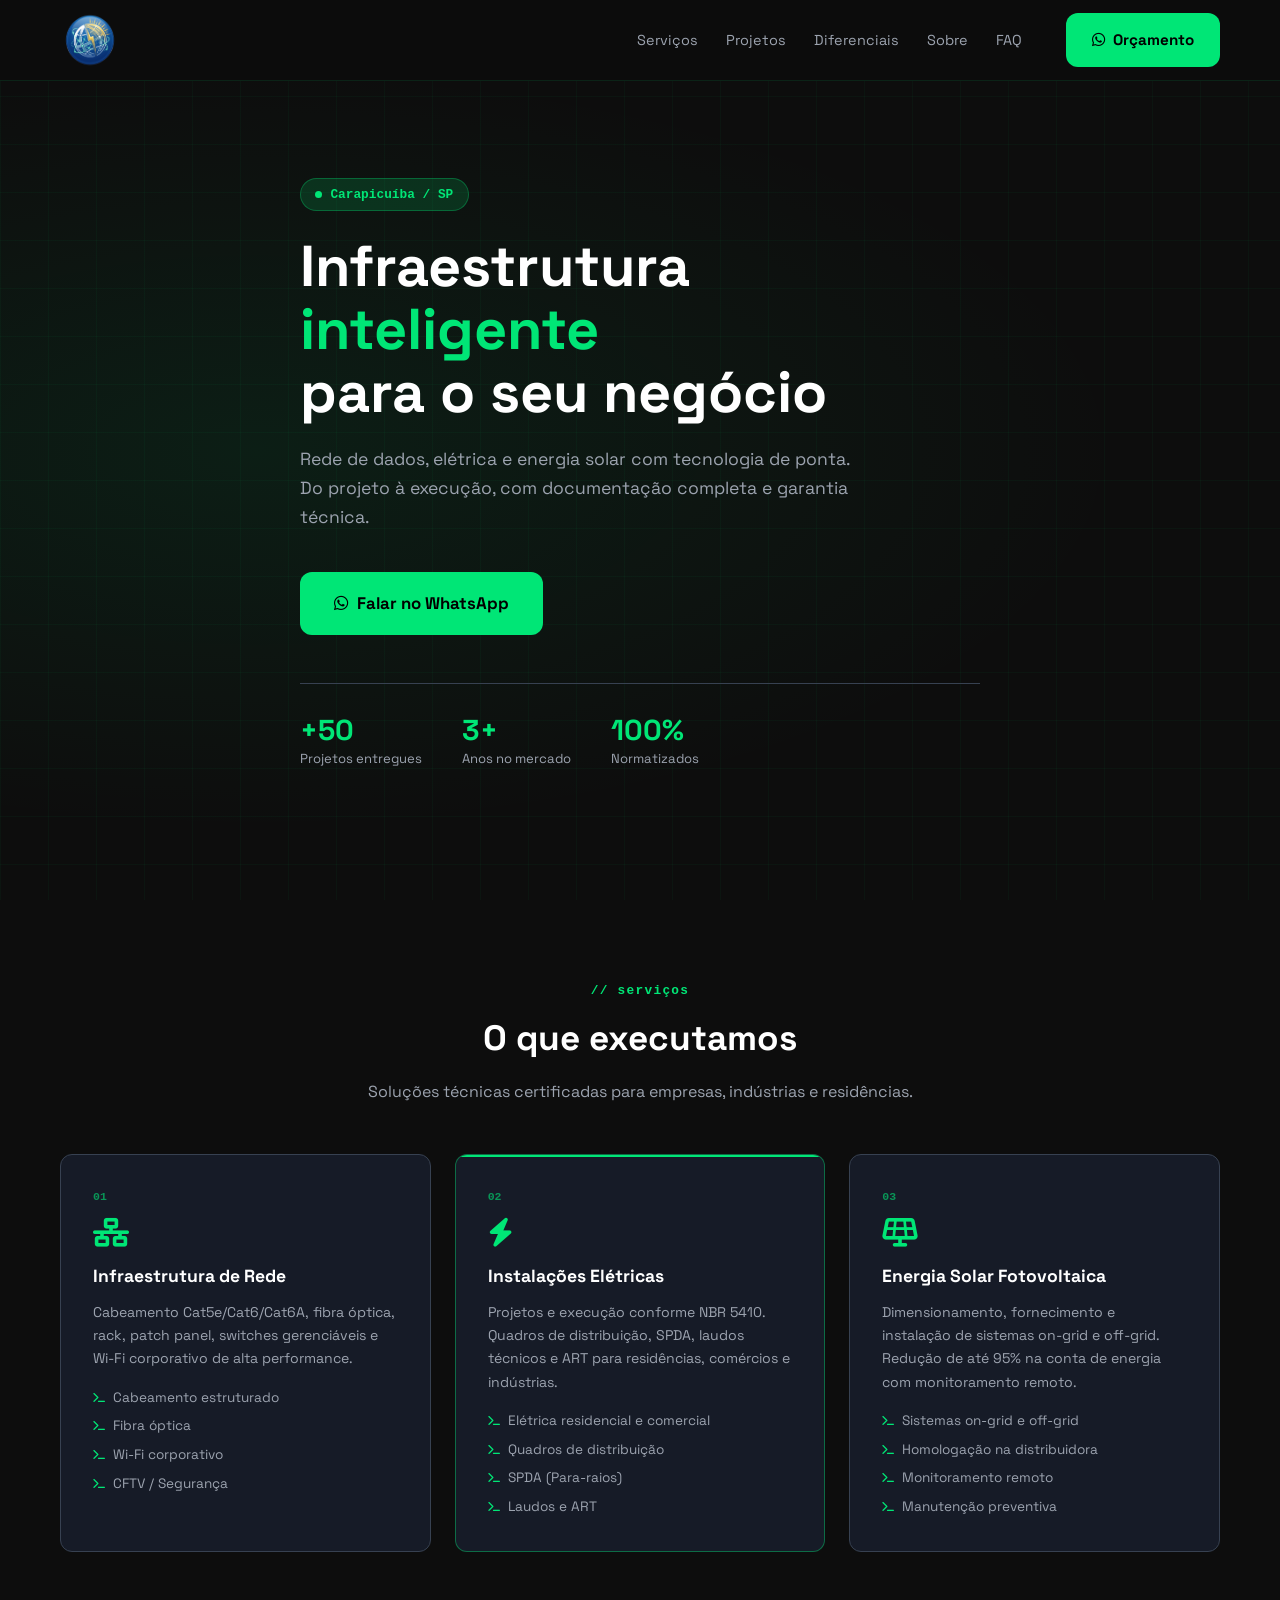
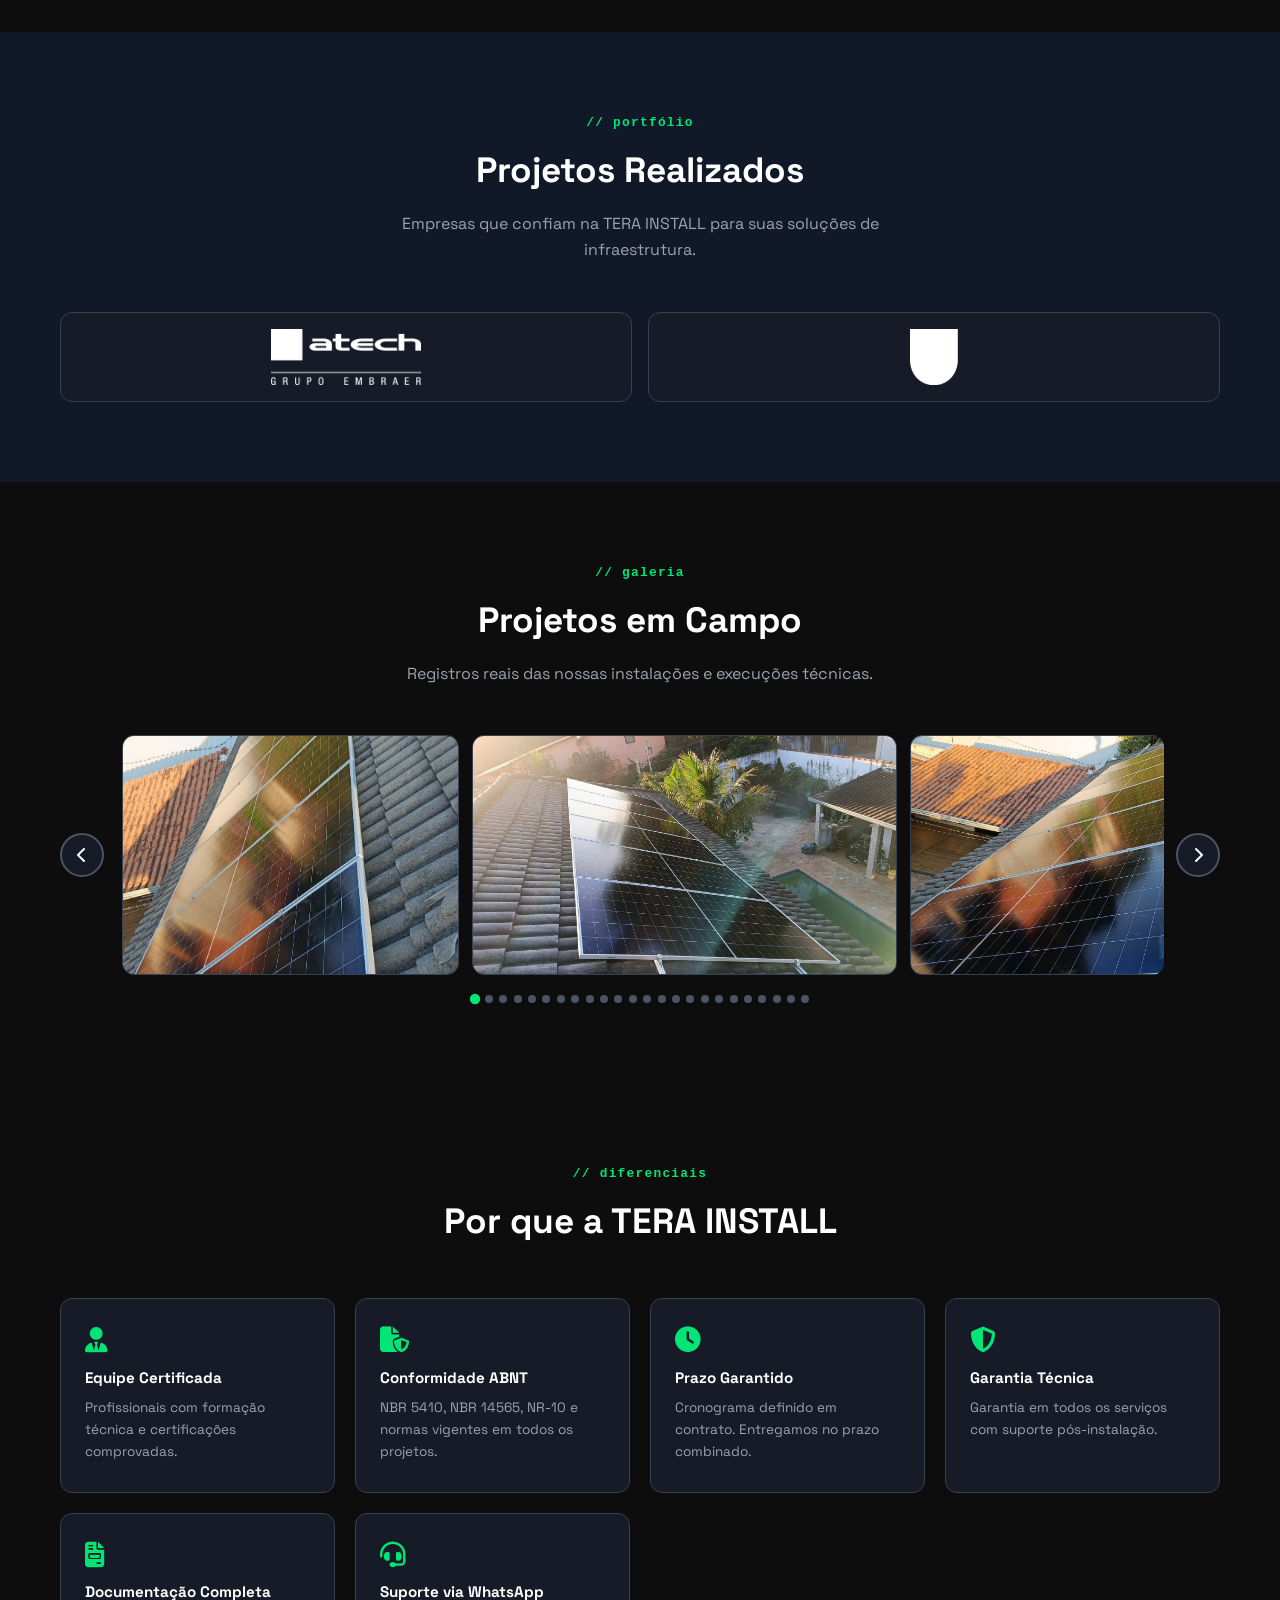
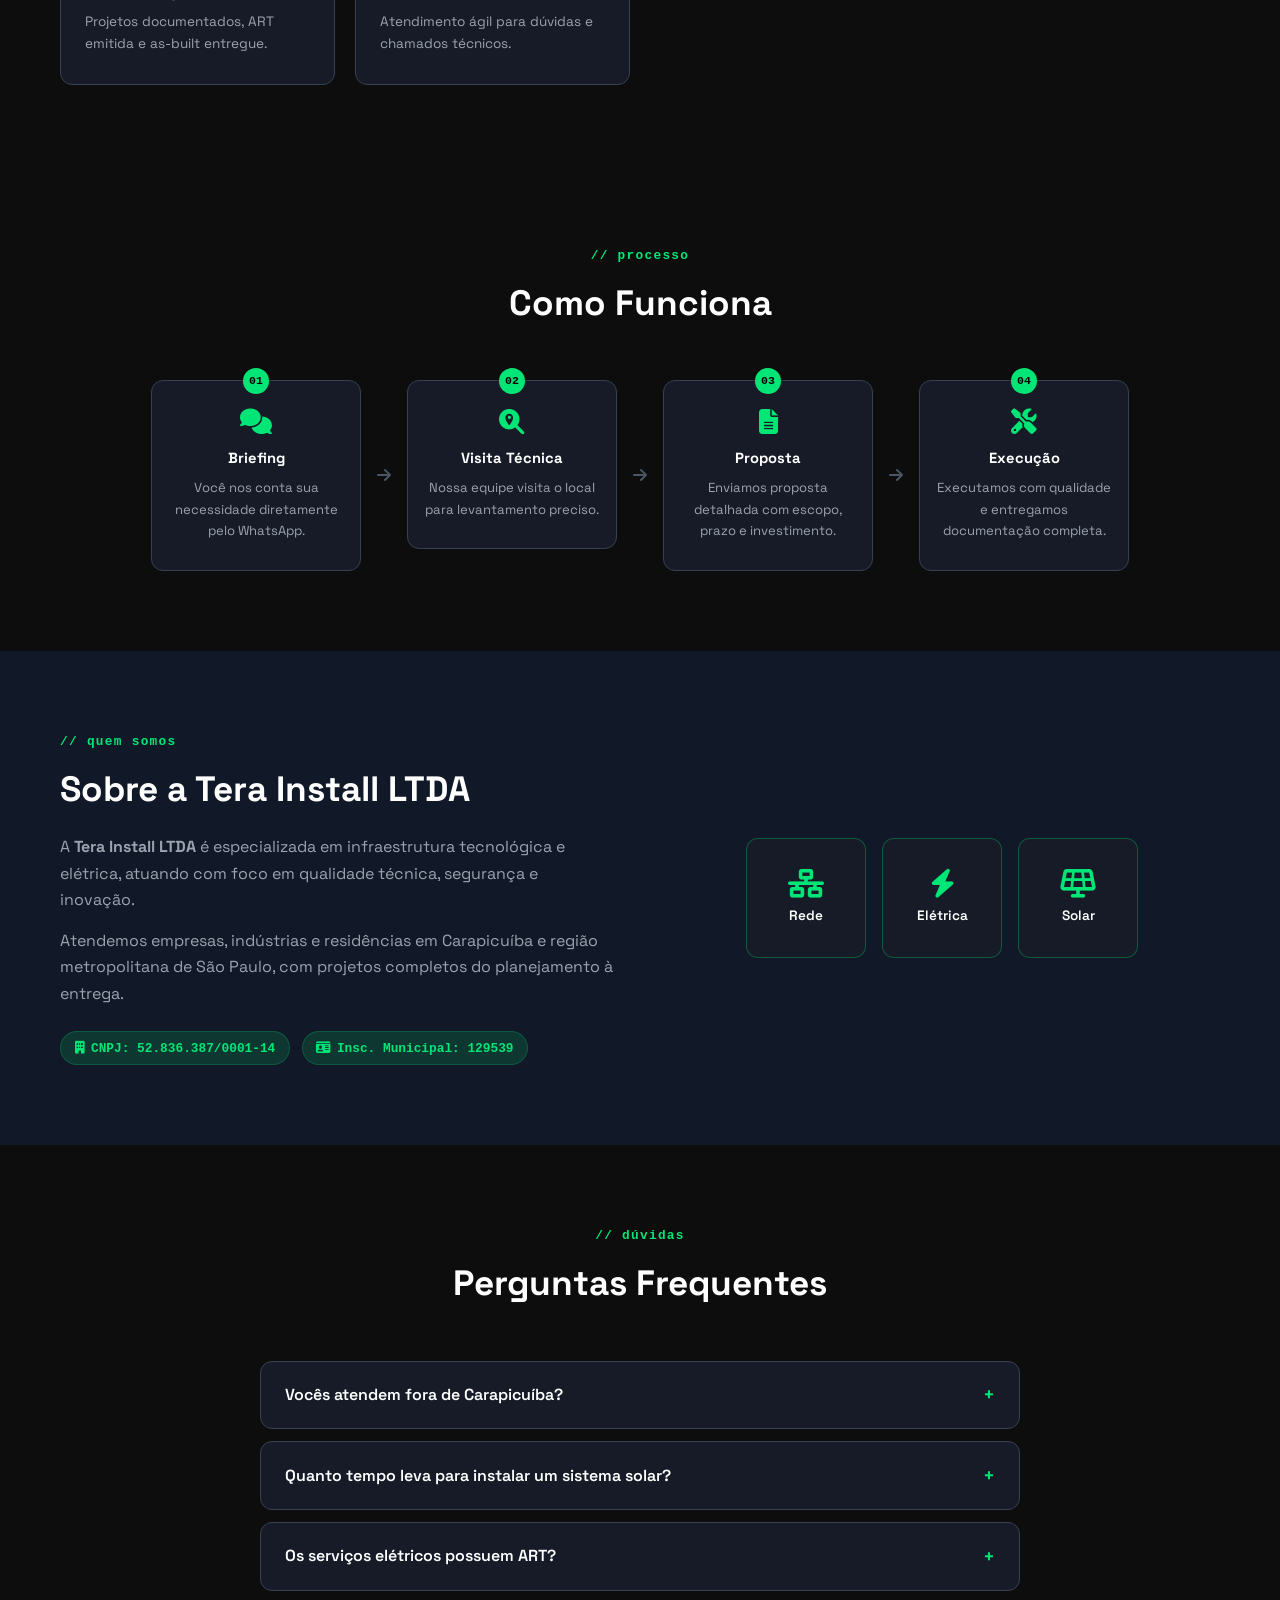
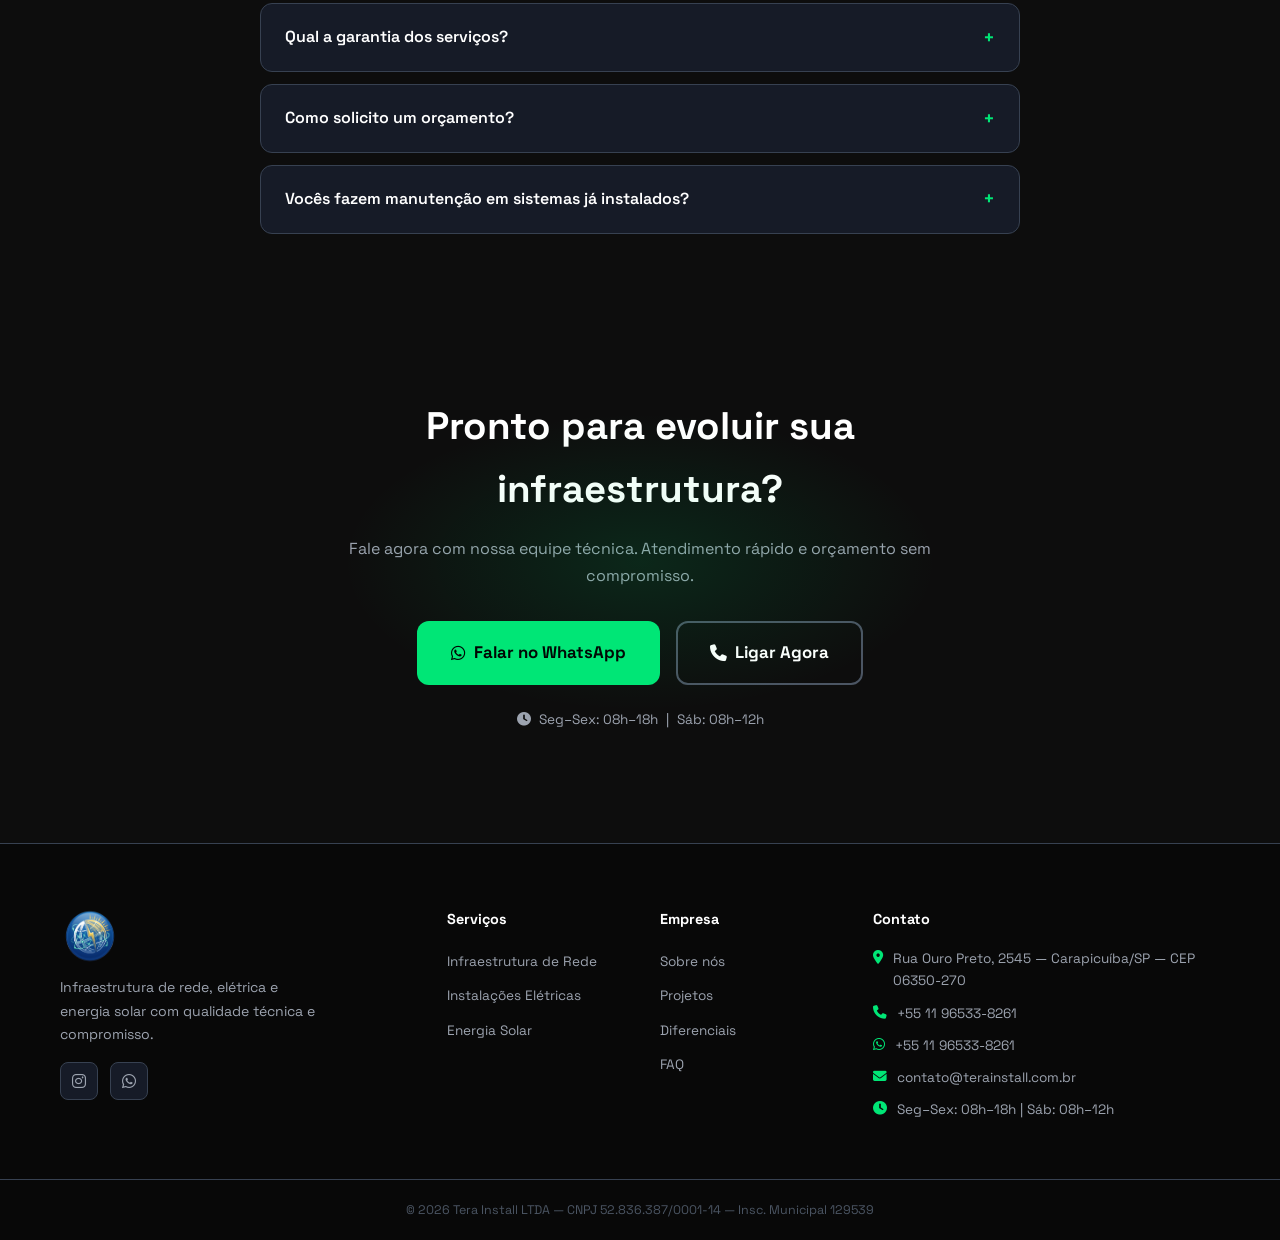
==== commit f90d6db1: "carrosel" ====
--- a/tera-2/index.html
+++ b/tera-2/index.html
@@ -3,8 +3,8 @@
 <head>
   <meta charset="UTF-8" />
   <meta name="viewport" content="width=device-width, initial-scale=1.0" />
-  <title>TERA INSTALL | Infraestrutura de Rede, Elétrica e Energia Solar</title>
-  <meta name="description" content="TERA INSTALL LTDA — Soluções em infraestrutura de rede, instalações elétricas e energia solar fotovoltaica em Carapicuíba/SP." />
+  <title>Tera Install LTDA | Infraestrutura de Rede, Elétrica e Energia Solar</title>
+  <meta name="description" content="Tera Install LTDA — Soluções em infraestrutura de rede, instalações elétricas e energia solar fotovoltaica em Carapicuíba/SP." />
   <link rel="stylesheet" href="style.css" />
   <link rel="preconnect" href="https://fonts.googleapis.com" />
   <link href="https://fonts.googleapis.com/css2?family=Space+Grotesk:wght@400;500;600;700&display=swap" rel="stylesheet" />
@@ -15,9 +15,8 @@
   <!-- HEADER -->
   <header class="header" id="header">
     <div class="container header__inner">
-      <a href="#hero" class="logo" aria-label="TERA INSTALL">
-        <span class="logo__icon"><i class="fa-solid fa-bolt"></i></span>
-        <span class="logo__text">TERA<strong>INSTALL</strong></span>
+      <a href="#hero" class="logo" aria-label="Tera Install LTDA">
+        <img src="logo_tera_01.png" alt="Tera Install LTDA" class="logo__img" />
       </a>
       <nav class="nav" id="nav" aria-label="Menu principal">
         <ul class="nav__list">
@@ -48,8 +47,8 @@
         <i class="fa-brands fa-whatsapp"></i> Falar no WhatsApp
       </a>
       <div class="hero__stats">
-        <div class="stat"><strong>+200</strong><span>Projetos entregues</span></div>
-        <div class="stat"><strong>10+</strong><span>Anos no mercado</span></div>
+        <div class="stat"><strong>+50</strong><span>Projetos entregues</span></div>
+        <div class="stat"><strong>3+</strong><span>Anos no mercado</span></div>
         <div class="stat"><strong>100%</strong><span>Normatizados</span></div>
       </div>
     </div>
@@ -113,13 +112,53 @@
         <p>Empresas que confiam na TERA INSTALL para suas soluções de infraestrutura.</p>
       </div>
       <div class="clients">
-        <div class="client-logo"><span>EMPRESA A</span></div>
-        <div class="client-logo"><span>EMPRESA B</span></div>
-        <div class="client-logo"><span>EMPRESA C</span></div>
-        <div class="client-logo"><span>EMPRESA D</span></div>
-        <div class="client-logo"><span>EMPRESA E</span></div>
-        <div class="client-logo"><span>EMPRESA F</span></div>
-      </div>
+        <div class="client-logo"><img src="logo_atech.png" alt="Atech — Grupo Embraer" /></div>
+        <div class="client-logo"><img src="logo_ciscea.png" alt="CISCEA" /></div>
+      </div>
+    </div>
+  </section>
+
+  <!-- CARROSSEL DE PROJETOS -->
+  <section class="section" id="galeria">
+    <div class="container">
+      <div class="section__header">
+        <span class="section__tag">// galeria</span>
+        <h2>Projetos em Campo</h2>
+        <p>Registros reais das nossas instalações e execuções técnicas.</p>
+      </div>
+      <div class="carousel">
+        <button class="carousel__btn carousel__btn--prev" aria-label="Anterior"><i class="fa-solid fa-chevron-left"></i></button>
+        <div class="carousel__track-wrap">
+          <div class="carousel__track" id="carouselTrack">
+            <div class="carousel__slide"><img src="fotos_projetos/WhatsApp Image 2026-04-26 at 16.11.41.jpeg" alt="Projeto Tera Install" loading="lazy" /></div>
+            <div class="carousel__slide"><img src="fotos_projetos/WhatsApp Image 2026-04-26 at 16.11.41 (1).jpeg" alt="Projeto Tera Install" loading="lazy" /></div>
+            <div class="carousel__slide"><img src="fotos_projetos/WhatsApp Image 2026-04-26 at 16.11.41 (2).jpeg" alt="Projeto Tera Install" loading="lazy" /></div>
+            <div class="carousel__slide"><img src="fotos_projetos/WhatsApp Image 2026-04-26 at 16.11.42.jpeg" alt="Projeto Tera Install" loading="lazy" /></div>
+            <div class="carousel__slide"><img src="fotos_projetos/WhatsApp Image 2026-04-26 at 16.11.42 (1).jpeg" alt="Projeto Tera Install" loading="lazy" /></div>
+            <div class="carousel__slide"><img src="fotos_projetos/WhatsApp Image 2026-04-26 at 16.11.42 (2).jpeg" alt="Projeto Tera Install" loading="lazy" /></div>
+            <div class="carousel__slide"><img src="fotos_projetos/WhatsApp Image 2026-04-26 at 16.11.42 (3).jpeg" alt="Projeto Tera Install" loading="lazy" /></div>
+            <div class="carousel__slide"><img src="fotos_projetos/WhatsApp Image 2026-04-26 at 16.11.43.jpeg" alt="Projeto Tera Install" loading="lazy" /></div>
+            <div class="carousel__slide"><img src="fotos_projetos/WhatsApp Image 2026-04-26 at 16.11.44.jpeg" alt="Projeto Tera Install" loading="lazy" /></div>
+            <div class="carousel__slide"><img src="fotos_projetos/WhatsApp Image 2026-04-26 at 16.11.44 (1).jpeg" alt="Projeto Tera Install" loading="lazy" /></div>
+            <div class="carousel__slide"><img src="fotos_projetos/WhatsApp Image 2026-04-26 at 16.11.44 (2).jpeg" alt="Projeto Tera Install" loading="lazy" /></div>
+            <div class="carousel__slide"><img src="fotos_projetos/WhatsApp Image 2026-04-26 at 16.11.45.jpeg" alt="Projeto Tera Install" loading="lazy" /></div>
+            <div class="carousel__slide"><img src="fotos_projetos/WhatsApp Image 2026-04-26 at 16.11.46.jpeg" alt="Projeto Tera Install" loading="lazy" /></div>
+            <div class="carousel__slide"><img src="fotos_projetos/WhatsApp Image 2026-04-26 at 16.11.46 (1).jpeg" alt="Projeto Tera Install" loading="lazy" /></div>
+            <div class="carousel__slide"><img src="fotos_projetos/WhatsApp Image 2026-04-26 at 16.11.46 (2).jpeg" alt="Projeto Tera Install" loading="lazy" /></div>
+            <div class="carousel__slide"><img src="fotos_projetos/WhatsApp Image 2026-04-26 at 16.11.47.jpeg" alt="Projeto Tera Install" loading="lazy" /></div>
+            <div class="carousel__slide"><img src="fotos_projetos/WhatsApp Image 2026-04-26 at 16.11.48.jpeg" alt="Projeto Tera Install" loading="lazy" /></div>
+            <div class="carousel__slide"><img src="fotos_projetos/WhatsApp Image 2026-04-26 at 16.11.48 (1).jpeg" alt="Projeto Tera Install" loading="lazy" /></div>
+            <div class="carousel__slide"><img src="fotos_projetos/WhatsApp Image 2026-04-26 at 16.11.48 (2).jpeg" alt="Projeto Tera Install" loading="lazy" /></div>
+            <div class="carousel__slide"><img src="fotos_projetos/WhatsApp Image 2026-04-26 at 16.14.10.jpeg" alt="Projeto Tera Install" loading="lazy" /></div>
+            <div class="carousel__slide"><img src="fotos_projetos/WhatsApp Image 2026-04-26 at 16.14.50.jpeg" alt="Projeto Tera Install" loading="lazy" /></div>
+            <div class="carousel__slide"><img src="fotos_projetos/WhatsApp Image 2026-04-26 at 16.16.09.jpeg" alt="Projeto Tera Install" loading="lazy" /></div>
+            <div class="carousel__slide"><img src="fotos_projetos/WhatsApp Image 2026-04-26 at 16.17.05.jpeg" alt="Projeto Tera Install" loading="lazy" /></div>
+            <div class="carousel__slide"><img src="fotos_projetos/WhatsApp Image 2026-04-26 at 16.21.45.jpeg" alt="Projeto Tera Install" loading="lazy" /></div>
+          </div>
+        </div>
+        <button class="carousel__btn carousel__btn--next" aria-label="Próximo"><i class="fa-solid fa-chevron-right"></i></button>
+      </div>
+      <div class="carousel__dots" id="carouselDots"></div>
     </div>
   </section>
 
@@ -137,30 +176,6 @@
         <div class="diferencial"><i class="fa-solid fa-shield-halved"></i><h4>Garantia Técnica</h4><p>Garantia em todos os serviços com suporte pós-instalação.</p></div>
         <div class="diferencial"><i class="fa-solid fa-file-invoice"></i><h4>Documentação Completa</h4><p>Projetos documentados, ART emitida e as-built entregue.</p></div>
         <div class="diferencial"><i class="fa-solid fa-headset"></i><h4>Suporte via WhatsApp</h4><p>Atendimento ágil para dúvidas e chamados técnicos.</p></div>
-      </div>
-    </div>
-  </section>
-
-  <!-- DEPOIMENTOS -->
-  <section class="section section--alt" id="depoimentos">
-    <div class="container">
-      <div class="section__header">
-        <span class="section__tag">// clientes</span>
-        <h2>O que dizem sobre nós</h2>
-      </div>
-      <div class="testimonials">
-        <blockquote class="testimonial">
-          <p>"A TERA INSTALL fez toda a infraestrutura de rede do nosso escritório. Serviço impecável, prazo cumprido e equipe muito profissional."</p>
-          <footer><strong>Carlos M.</strong> — Gerente de TI</footer>
-        </blockquote>
-        <blockquote class="testimonial">
-          <p>"Instalaram nosso sistema solar e a economia na conta de energia foi imediata. Recomendo sem hesitar!"</p>
-          <footer><strong>Ana P.</strong> — Proprietária Comercial</footer>
-        </blockquote>
-        <blockquote class="testimonial">
-          <p>"Reformamos toda a parte elétrica da nossa loja com a TERA. Trabalho limpo, documentado e dentro do orçamento."</p>
-          <footer><strong>Roberto S.</strong> — Empresário</footer>
-        </blockquote>
       </div>
     </div>
   </section>
@@ -189,8 +204,8 @@
     <div class="container sobre__inner">
       <div class="sobre__text">
         <span class="section__tag">// quem somos</span>
-        <h2>Sobre a TERA INSTALL</h2>
-        <p>A <strong>TERA INSTALL LTDA</strong> é especializada em infraestrutura tecnológica e elétrica, atuando com foco em qualidade técnica, segurança e inovação.</p>
+        <h2>Sobre a Tera Install LTDA</h2>
+        <p>A <strong>Tera Install LTDA</strong> é especializada em infraestrutura tecnológica e elétrica, atuando com foco em qualidade técnica, segurança e inovação.</p>
         <p>Atendemos empresas, indústrias e residências em Carapicuíba e região metropolitana de São Paulo, com projetos completos do planejamento à entrega.</p>
         <div class="sobre__badges">
           <span><i class="fa-solid fa-building"></i> CNPJ: 52.836.387/0001-14</span>
@@ -245,9 +260,8 @@
   <footer class="footer" id="contato">
     <div class="container footer__inner">
       <div class="footer__brand">
-        <a href="#hero" class="logo" aria-label="TERA INSTALL">
-          <span class="logo__icon"><i class="fa-solid fa-bolt"></i></span>
-          <span class="logo__text">TERA<strong>INSTALL</strong></span>
+        <a href="#hero" class="logo" aria-label="Tera Install LTDA">
+          <img src="logo_tera_01.png" alt="Tera Install LTDA" class="logo__img" />
         </a>
         <p>Infraestrutura de rede, elétrica e energia solar com qualidade técnica e compromisso.</p>
         <div class="footer__social">
@@ -285,7 +299,7 @@
     </div>
     <div class="footer__bottom">
       <div class="container">
-        <p>© <span id="year"></span> TERA INSTALL LTDA — CNPJ 52.836.387/0001-14 — Insc. Municipal 129539</p>
+        <p>© <span id="year"></span> Tera Install LTDA — CNPJ 52.836.387/0001-14 — Insc. Municipal 129539</p>
       </div>
     </div>
   </footer>
--- a/tera-2/style.css
+++ b/tera-2/style.css
@@ -289,3 +289,27 @@
 }
 [id] { scroll-margin-top: 80px; }
 :focus-visible { outline: 2px solid var(--neon); outline-offset: 2px; }
+
+/* LOGO IMAGEM */
+.logo__img { height: 56px; width: auto; display: block; }
+.header__inner { height: 80px; }
+
+/* CLIENTES COM LOGO REAL */
+.client-logo { background: var(--bg-card); border: 1px solid var(--gray-700); border-radius: var(--radius); height: 90px; padding: .75rem 1.25rem; display: flex; align-items: center; justify-content: center; transition: border-color var(--transition); }
+.client-logo:hover { border-color: var(--neon); }
+.client-logo img { max-height: 56px; max-width: 100%; width: auto; object-fit: contain; filter: brightness(0) invert(1); }
+
+/* CARROSSEL */
+.carousel { position: relative; display: flex; align-items: center; gap: .75rem; }
+.carousel__track-wrap { overflow: hidden; border-radius: var(--radius); flex: 1; }
+.carousel__track { display: flex; transition: transform .45s ease; will-change: transform; }
+.carousel__slide { min-width: calc(100% / 3); padding: 0 .4rem; flex-shrink: 0; }
+.carousel__slide img { width: 100%; height: 240px; object-fit: cover; border-radius: var(--radius); display: block; border: 1px solid var(--gray-700); transition: transform var(--transition); }
+.carousel__slide img:hover { transform: scale(1.02); }
+.carousel__btn { width: 44px; height: 44px; border-radius: 50%; border: 2px solid var(--gray-600); background: var(--bg-card); color: var(--white); font-size: 1rem; cursor: pointer; display: flex; align-items: center; justify-content: center; flex-shrink: 0; transition: all var(--transition); }
+.carousel__btn:hover { border-color: var(--neon); color: var(--neon); }
+.carousel__dots { display: flex; justify-content: center; gap: .4rem; margin-top: 1.25rem; }
+.carousel__dot { width: 8px; height: 8px; border-radius: 50%; background: var(--gray-600); border: none; cursor: pointer; transition: background var(--transition), transform var(--transition); padding: 0; }
+.carousel__dot.active { background: var(--neon); transform: scale(1.3); }
+@media (max-width: 767px) { .carousel__slide { min-width: 100%; } .carousel__slide img { height: 220px; } }
+@media (min-width: 768px) and (max-width: 1023px) { .carousel__slide { min-width: 50%; } }
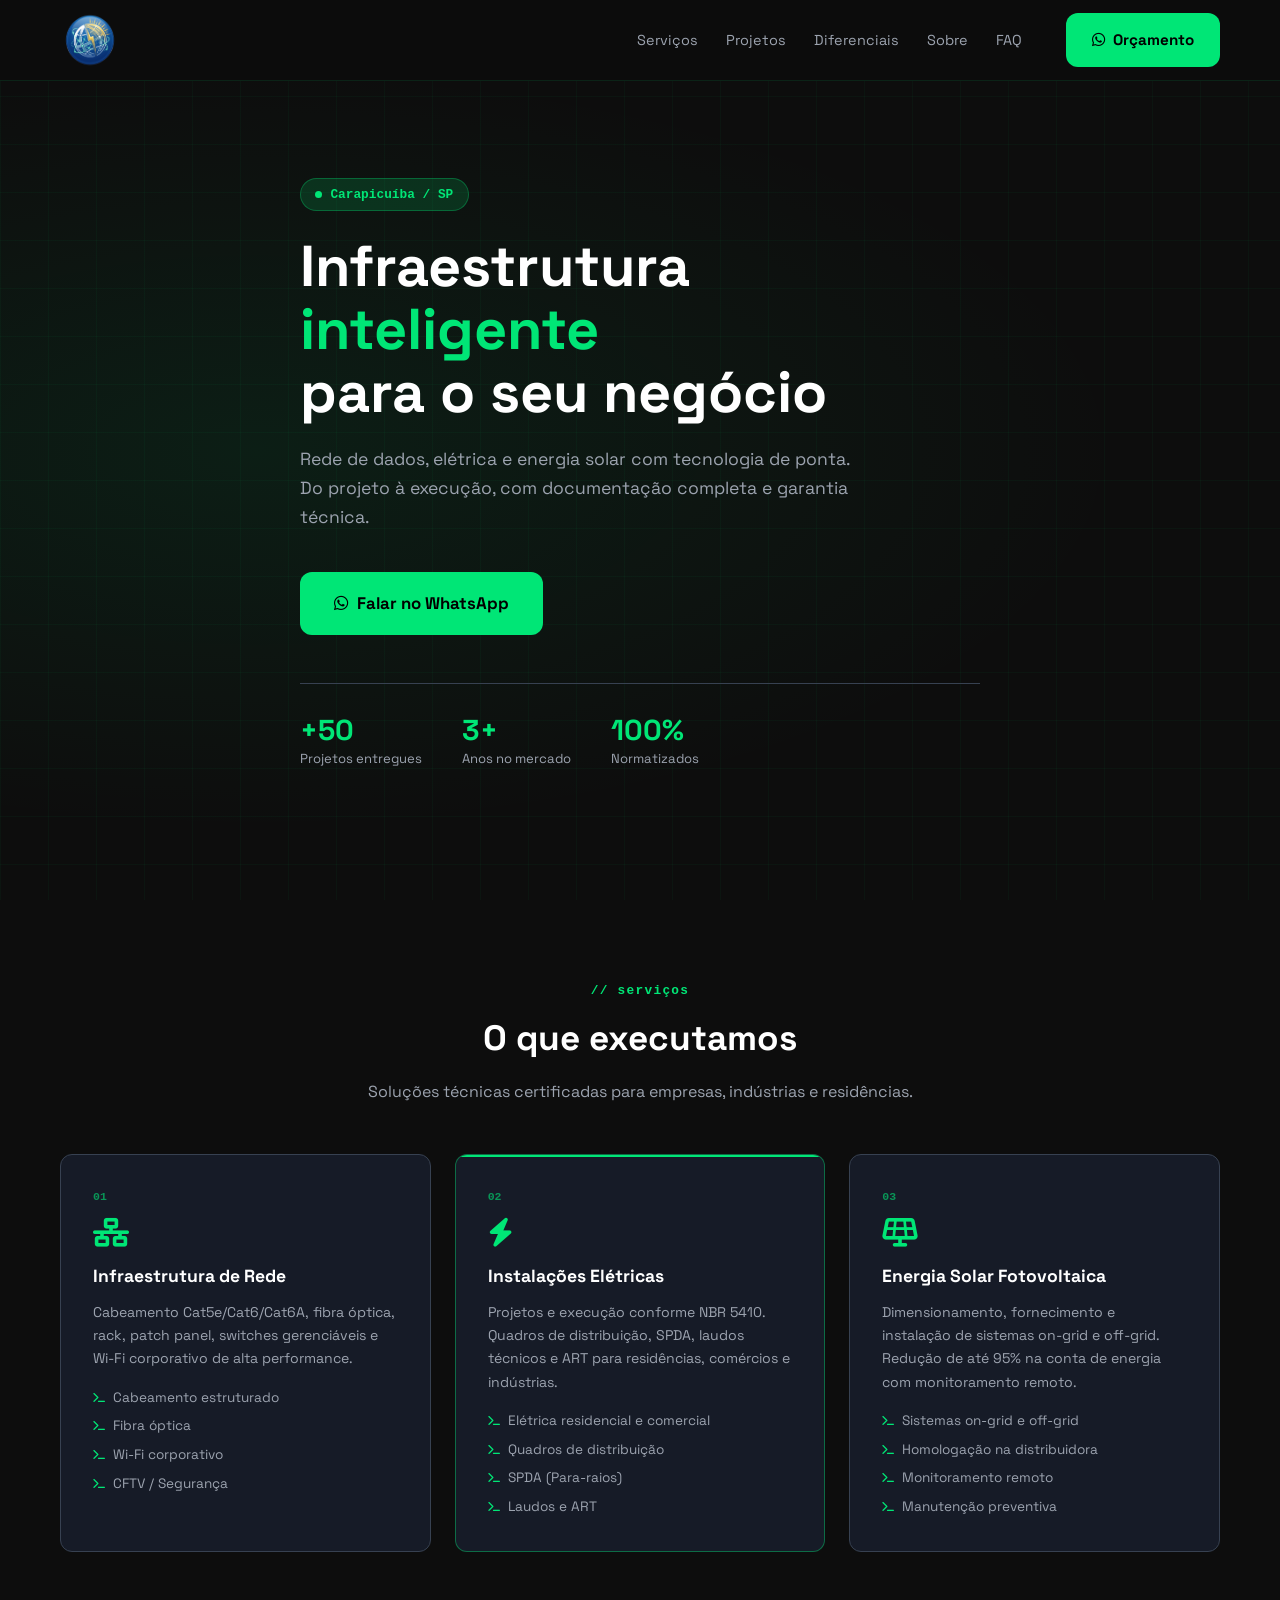
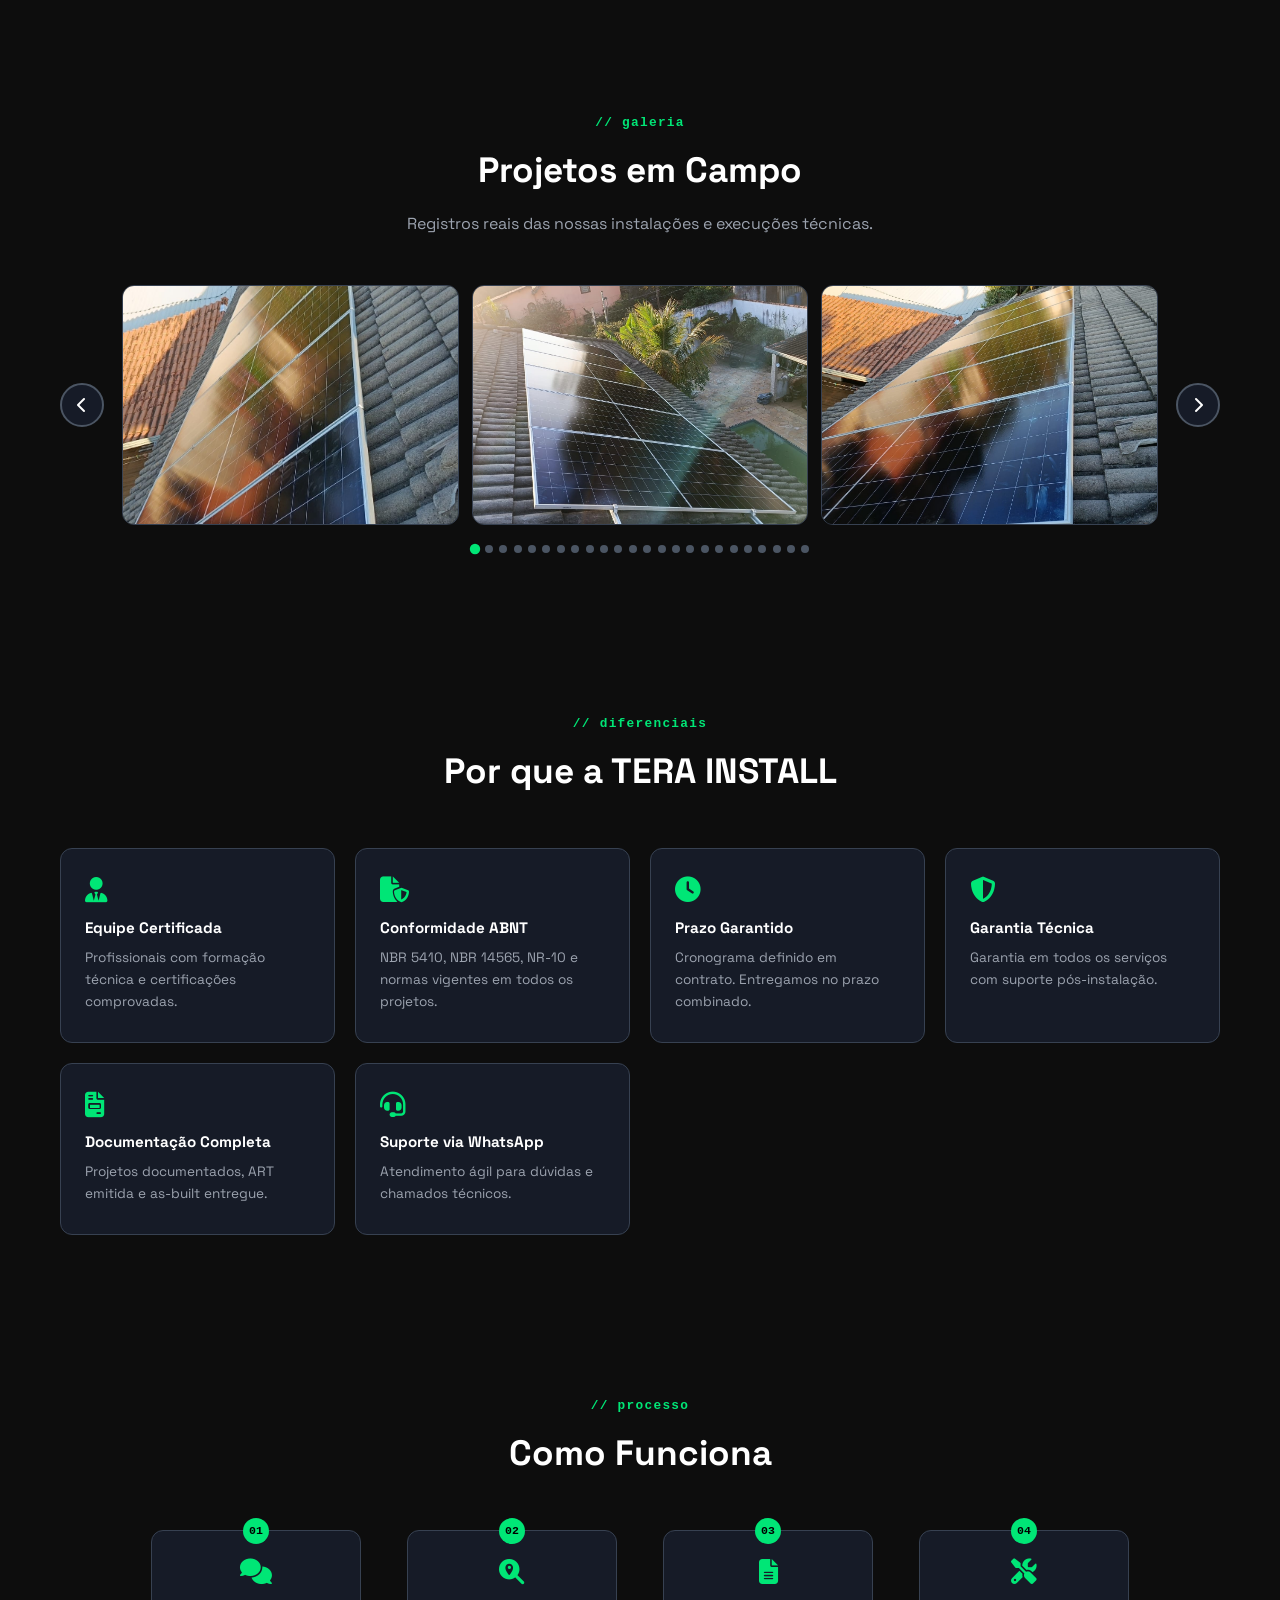
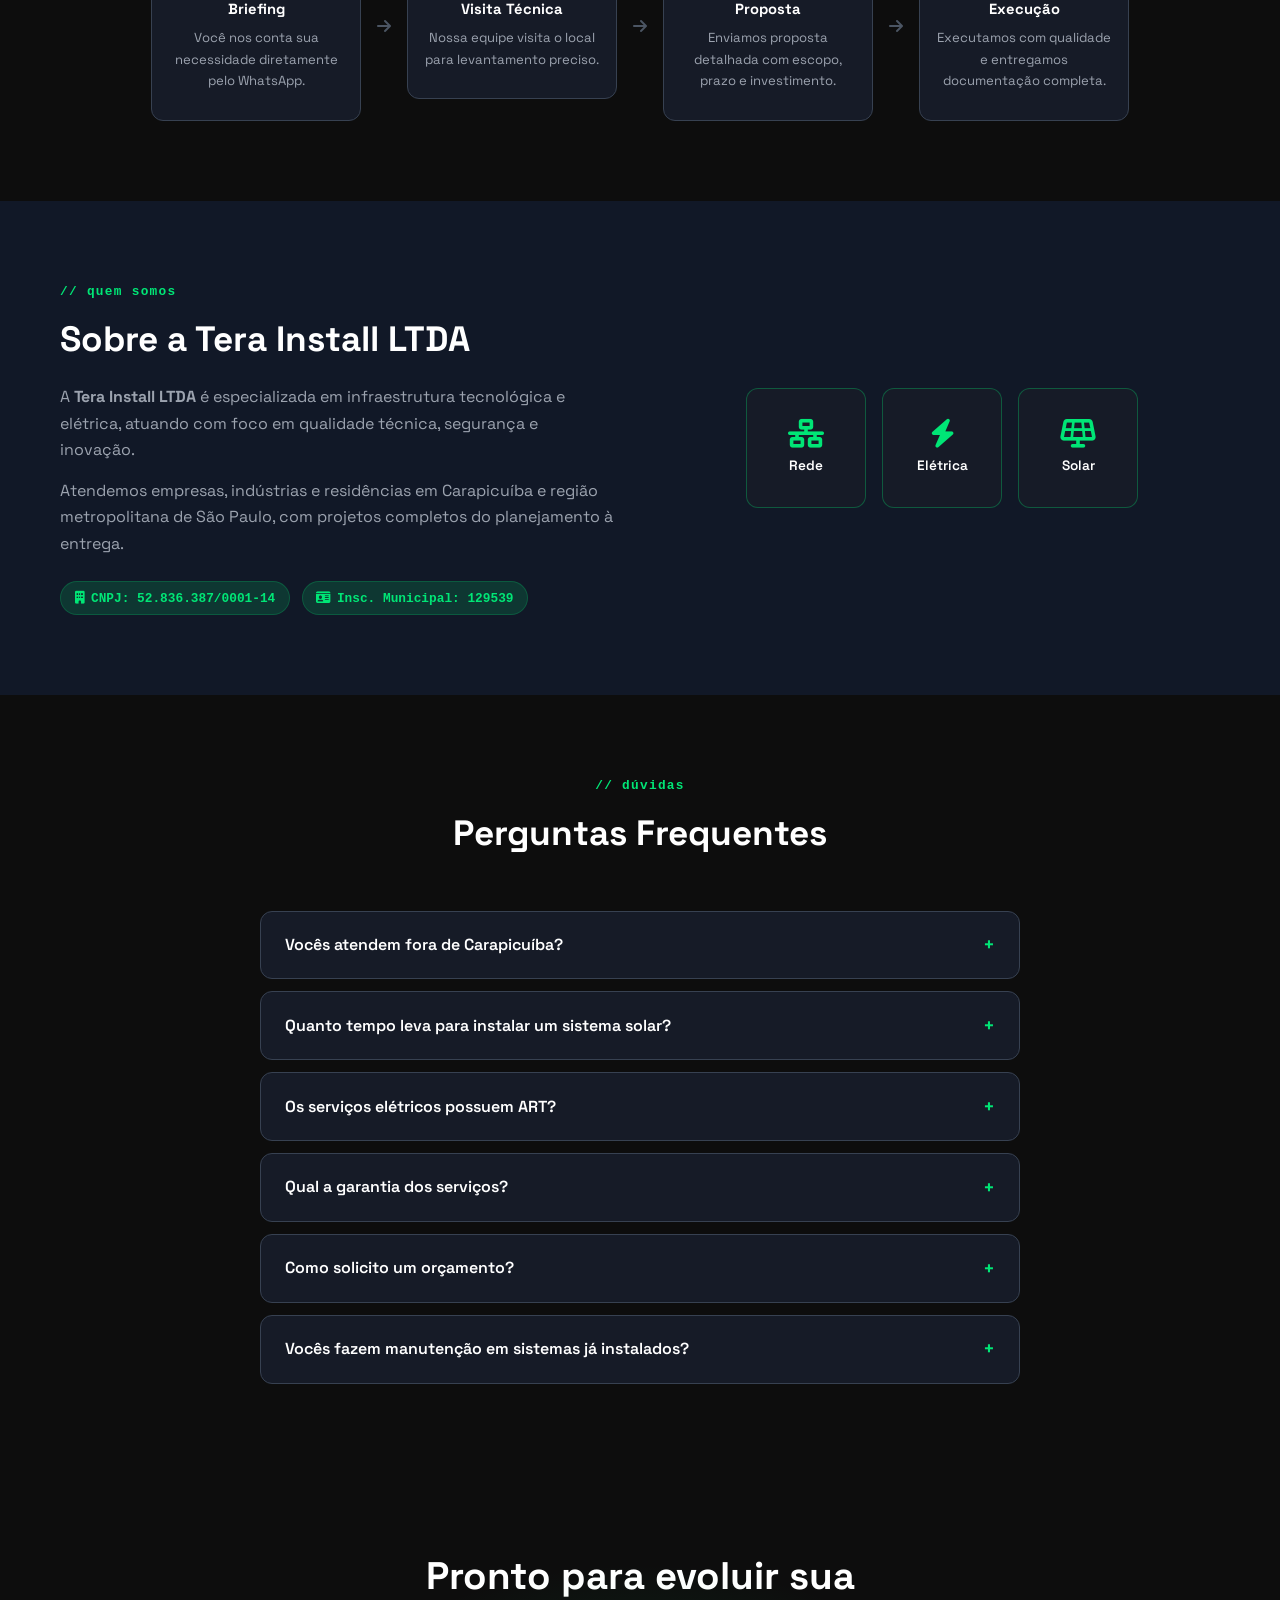
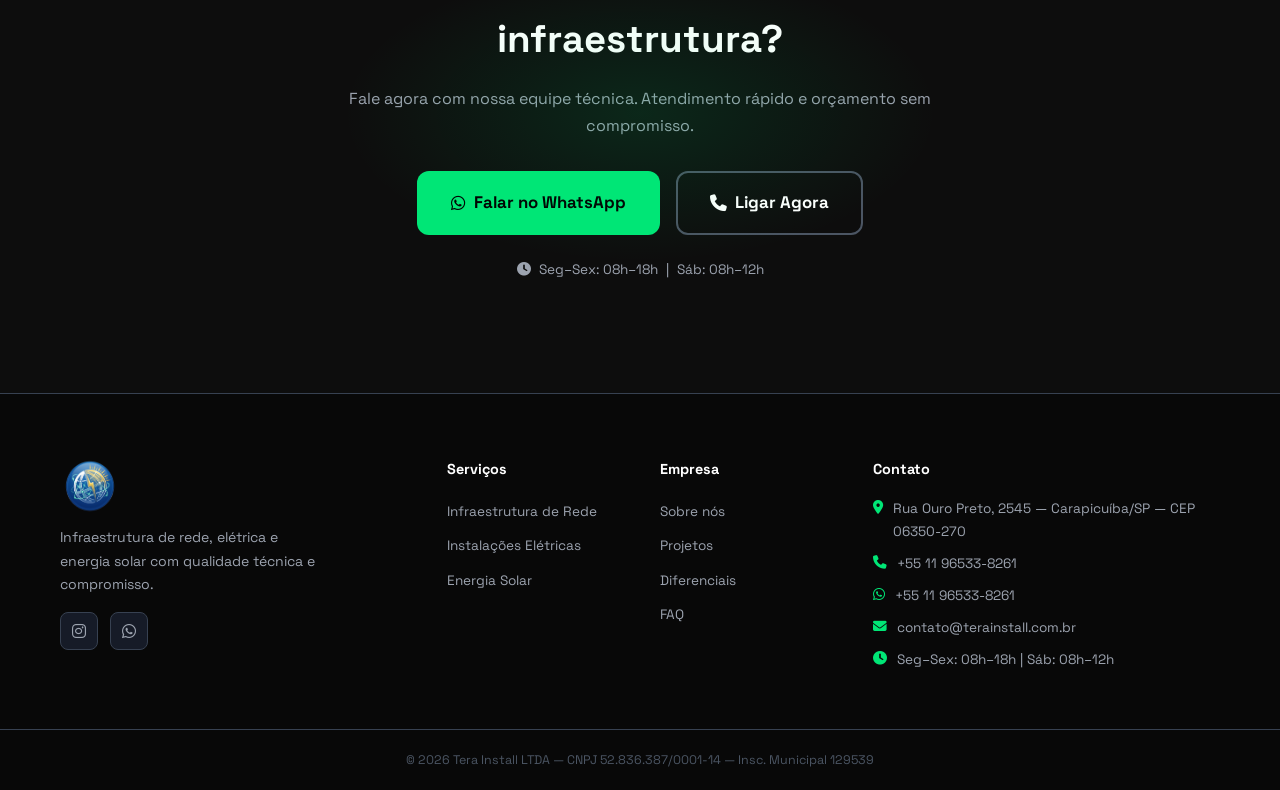
==== commit a646f12d: "remoção dos projetos" ====
--- a/tera-2/index.html
+++ b/tera-2/index.html
@@ -21,7 +21,7 @@
       <nav class="nav" id="nav" aria-label="Menu principal">
         <ul class="nav__list">
           <li><a href="#servicos">Serviços</a></li>
-          <li><a href="#projetos">Projetos</a></li>
+          <li><a href="#galeria">Projetos</a></li>
           <li><a href="#diferenciais">Diferenciais</a></li>
           <li><a href="#sobre">Sobre</a></li>
           <li><a href="#faq">FAQ</a></li>
@@ -103,21 +103,6 @@
     </div>
   </section>
 
-  <!-- PROJETOS -->
-  <section class="section section--alt" id="projetos">
-    <div class="container">
-      <div class="section__header">
-        <span class="section__tag">// portfólio</span>
-        <h2>Projetos Realizados</h2>
-        <p>Empresas que confiam na TERA INSTALL para suas soluções de infraestrutura.</p>
-      </div>
-      <div class="clients">
-        <div class="client-logo"><img src="logo_atech.png" alt="Atech — Grupo Embraer" /></div>
-        <div class="client-logo"><img src="logo_ciscea.png" alt="CISCEA" /></div>
-      </div>
-    </div>
-  </section>
-
   <!-- CARROSSEL DE PROJETOS -->
   <section class="section" id="galeria">
     <div class="container">
@@ -281,7 +266,7 @@
         <h4>Empresa</h4>
         <ul>
           <li><a href="#sobre">Sobre nós</a></li>
-          <li><a href="#projetos">Projetos</a></li>
+          <li><a href="#galeria">Projetos</a></li>
           <li><a href="#diferenciais">Diferenciais</a></li>
           <li><a href="#faq">FAQ</a></li>
         </ul>
--- a/tera-2/style.css
+++ b/tera-2/style.css
@@ -301,15 +301,14 @@
 
 /* CARROSSEL */
 .carousel { position: relative; display: flex; align-items: center; gap: .75rem; }
-.carousel__track-wrap { overflow: hidden; border-radius: var(--radius); flex: 1; }
+.carousel__track-wrap { overflow: hidden; border-radius: var(--radius); flex: 1; width: 0; }
 .carousel__track { display: flex; transition: transform .45s ease; will-change: transform; }
-.carousel__slide { min-width: calc(100% / 3); padding: 0 .4rem; flex-shrink: 0; }
-.carousel__slide img { width: 100%; height: 240px; object-fit: cover; border-radius: var(--radius); display: block; border: 1px solid var(--gray-700); transition: transform var(--transition); }
-.carousel__slide img:hover { transform: scale(1.02); }
+.carousel__slide { flex: 0 0 100%; width: 100%; padding: 0 .4rem; box-sizing: border-box; }
+.carousel__slide img { width: 100%; height: 220px; object-fit: cover; border-radius: var(--radius); display: block; border: 1px solid var(--gray-700); }
 .carousel__btn { width: 44px; height: 44px; border-radius: 50%; border: 2px solid var(--gray-600); background: var(--bg-card); color: var(--white); font-size: 1rem; cursor: pointer; display: flex; align-items: center; justify-content: center; flex-shrink: 0; transition: all var(--transition); }
 .carousel__btn:hover { border-color: var(--neon); color: var(--neon); }
 .carousel__dots { display: flex; justify-content: center; gap: .4rem; margin-top: 1.25rem; }
 .carousel__dot { width: 8px; height: 8px; border-radius: 50%; background: var(--gray-600); border: none; cursor: pointer; transition: background var(--transition), transform var(--transition); padding: 0; }
 .carousel__dot.active { background: var(--neon); transform: scale(1.3); }
-@media (max-width: 767px) { .carousel__slide { min-width: 100%; } .carousel__slide img { height: 220px; } }
-@media (min-width: 768px) and (max-width: 1023px) { .carousel__slide { min-width: 50%; } }
+@media (min-width: 768px) { .carousel__slide { flex: 0 0 50%; width: 50%; } .carousel__slide img { height: 240px; } }
+@media (min-width: 1024px) { .carousel__slide { flex: 0 0 33.333%; width: 33.333%; } }
